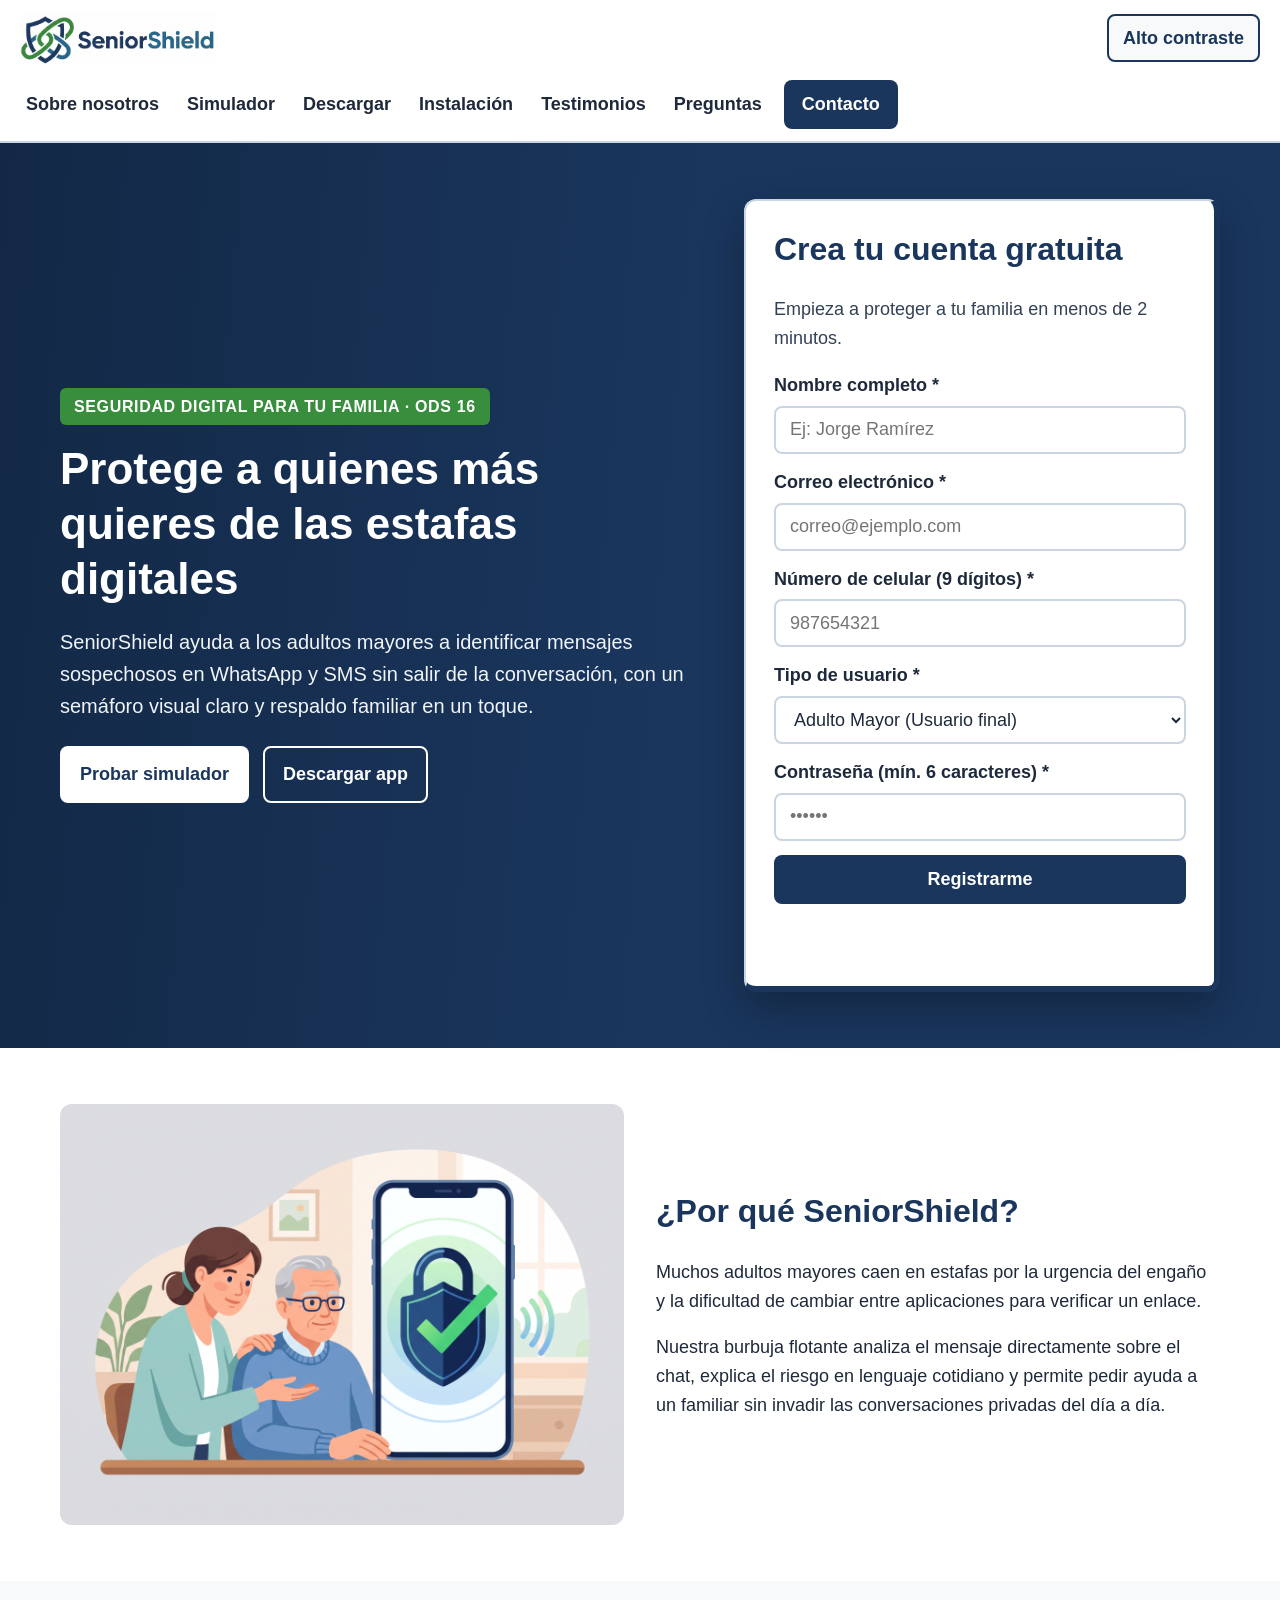
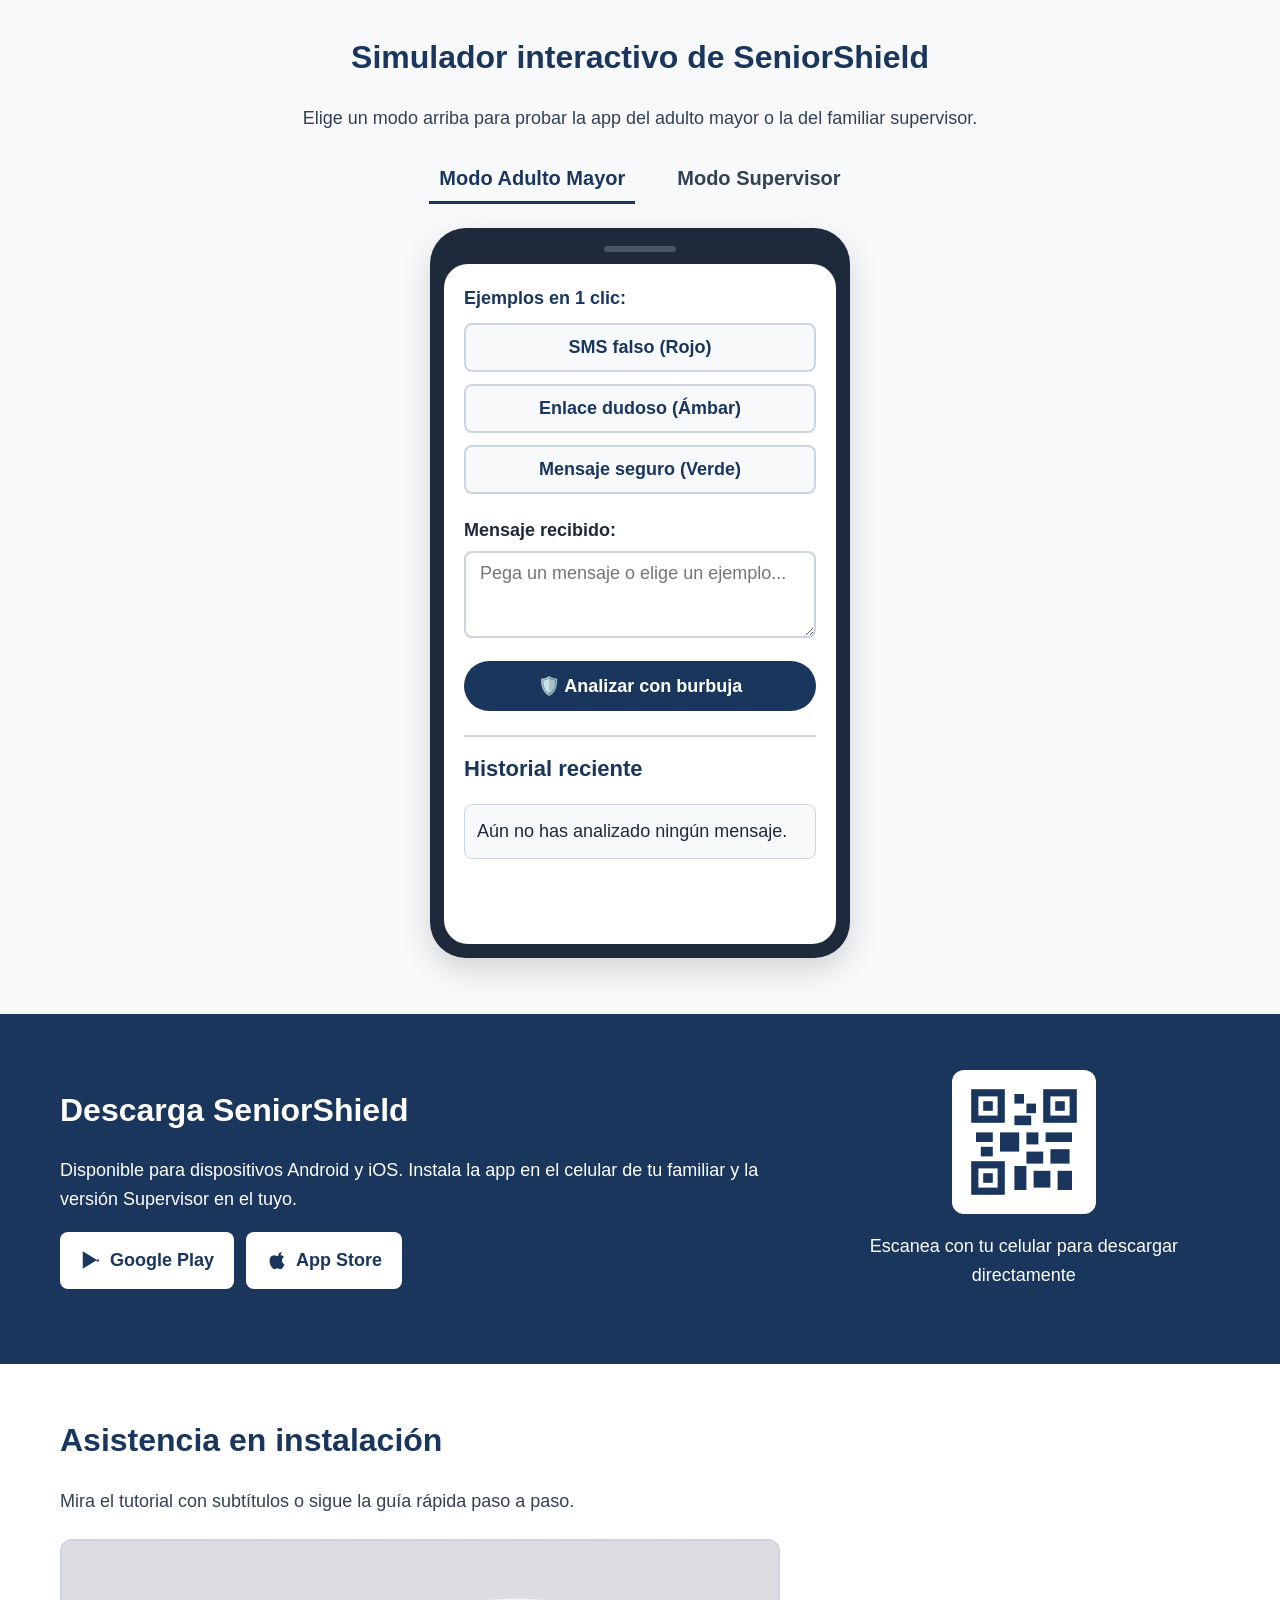
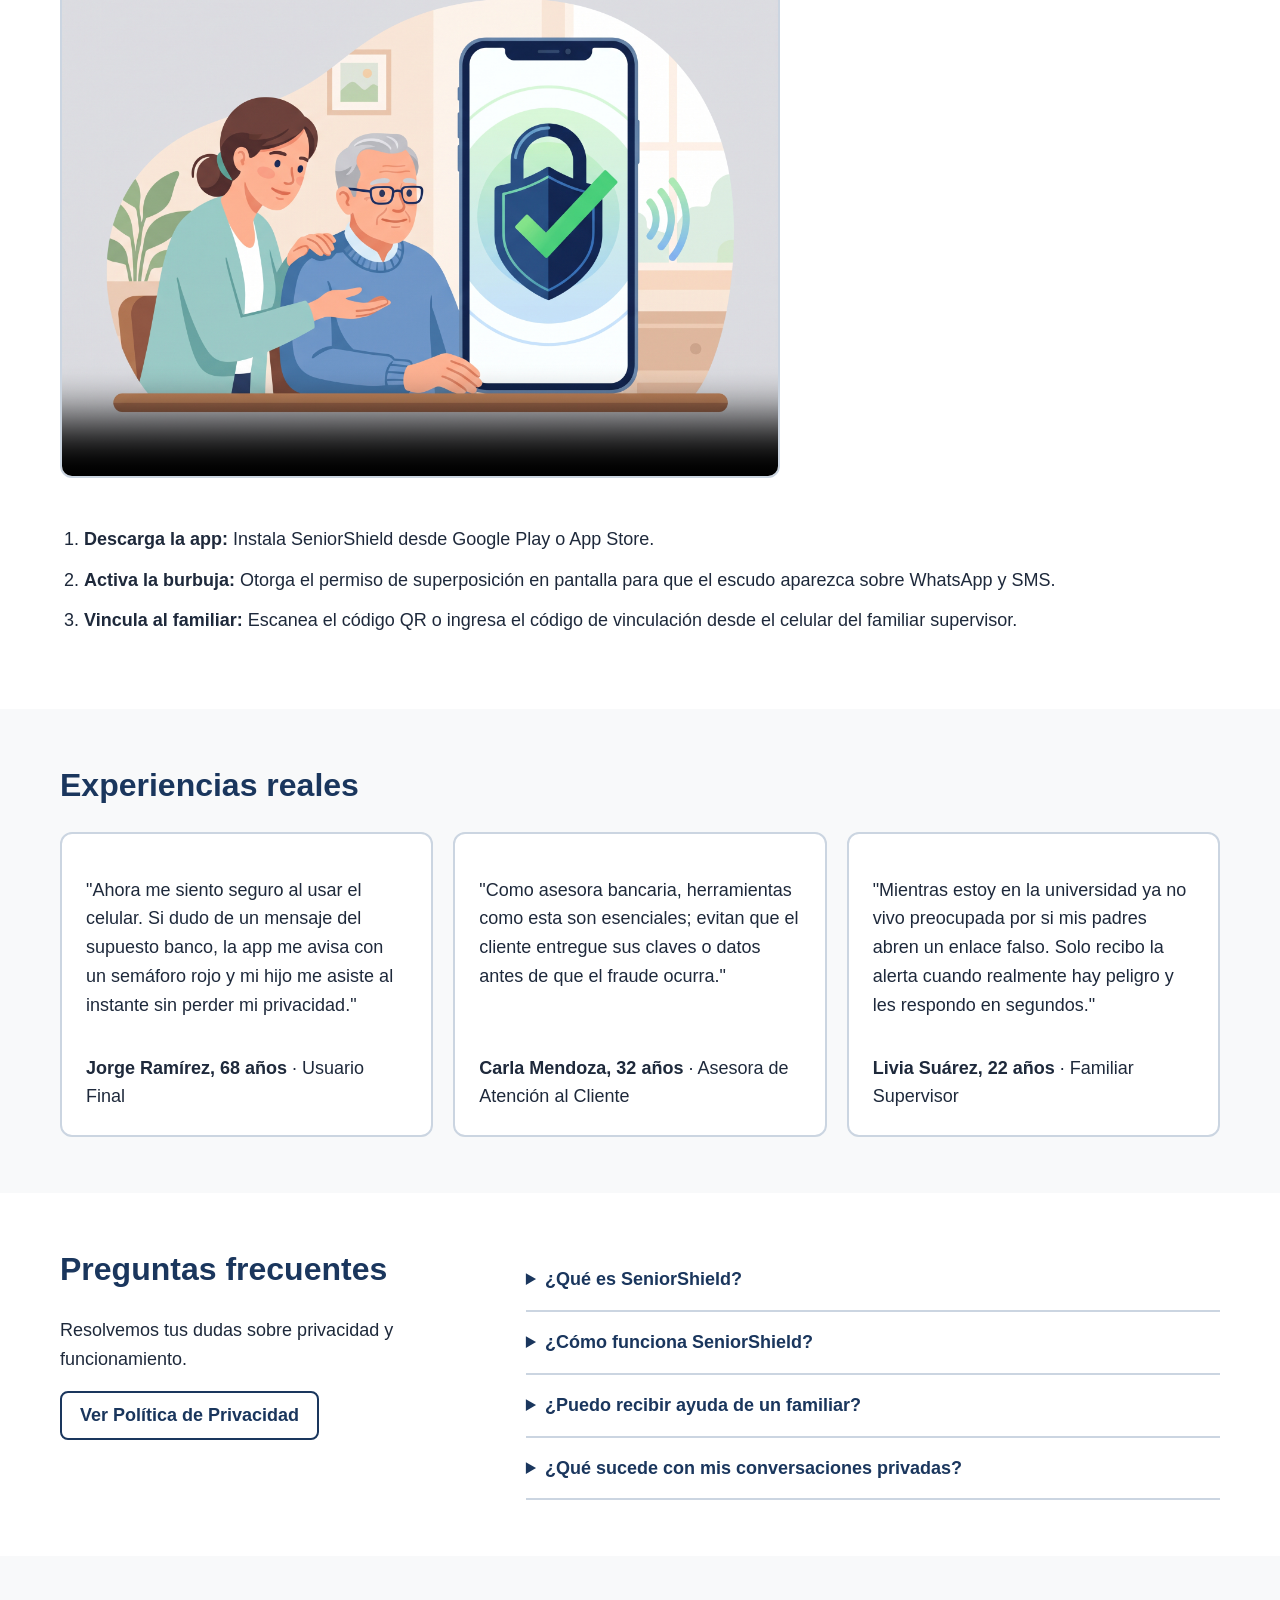
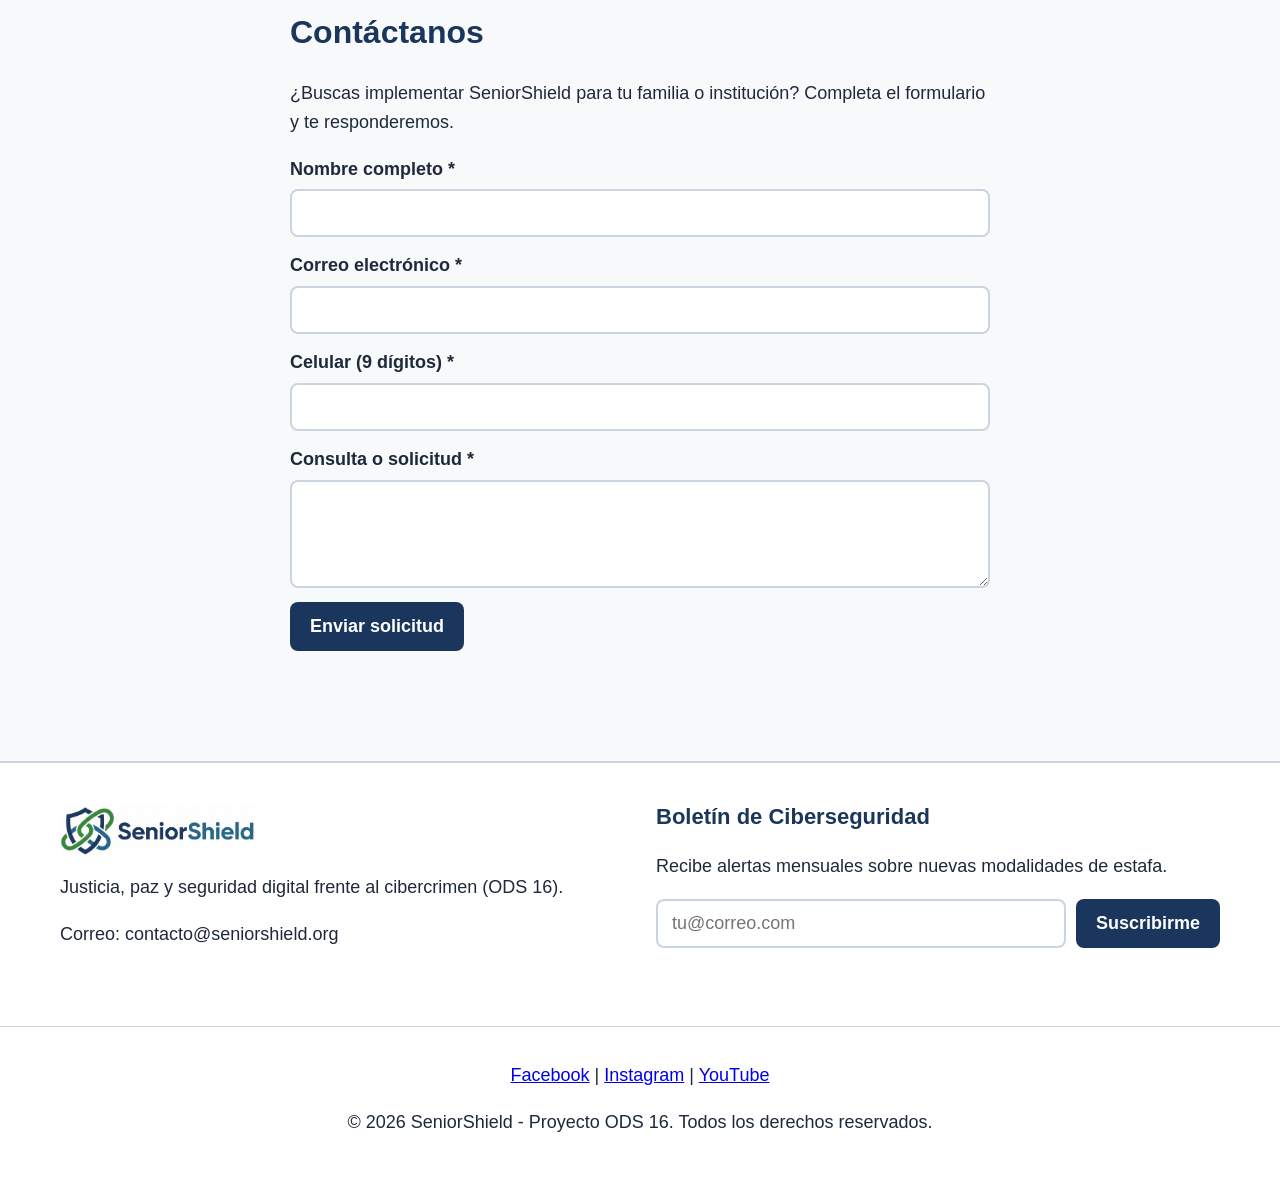
==== index.html @ 69856c3d "Agregar el index a la raiz de la repo Se movió el index.html a la raíz del repositorio para el deplo" ====
<!DOCTYPE html>
<html lang="es">
<head>
  <meta charset="UTF-8">
  <meta name="viewport" content="width=device-width, initial-scale=1.0">
  <title>SeniorShield - Seguridad Digital para Adultos Mayores</title>
  <link rel="stylesheet" href="css/styles.css">
</head>
<body>

  <!-- ENCABEZADO FIJO (HU-032, HU-039, HU-026) -->
  <header class="site-header" id="inicio">
    <a href="#inicio" class="brand">
      <img src="pages/images/logo.jpg" alt="Logotipo SeniorShield">
    </a>

    <div class="header-actions">
      <button type="button" id="btnContraste" class="btn-accesibilidad" aria-pressed="false">
        Alto contraste
      </button>
      <button type="button" id="btnMenu" class="btn-hamburguesa" aria-label="Abrir menú de navegación" aria-expanded="false">
        ☰
      </button>
    </div>

    <nav id="navPrincipal" class="nav-principal" aria-label="Navegación principal">
      <a href="#nosotros">Sobre nosotros</a>
      <a href="#simulador">Simulador</a>
      <a href="#descarga">Descargar</a>
      <a href="#instalacion">Instalación</a>
      <a href="#testimonios">Testimonios</a>
      <a href="#preguntas">Preguntas</a>
      <a href="#contacto" class="nav-cta">Contacto</a>
    </nav>
  </header>

  <main>

    <!-- HERO + FORMULARIO (HU-001, HU-003, HU-032) -->
    <section class="hero-banner" aria-labelledby="titulo-inicio">
      <div class="contenedor hero-grid">
        <div class="hero-texto">
          <span class="eyebrow">SEGURIDAD DIGITAL PARA TU FAMILIA · ODS 16</span>
          <h1 id="titulo-inicio">Protege a quienes más quieres de las estafas digitales</h1>
          <p class="hero-descripcion">
            SeniorShield ayuda a los adultos mayores a identificar mensajes sospechosos en WhatsApp y SMS sin salir de la conversación, con un semáforo visual claro y respaldo familiar en un toque.
          </p>
          <div class="hero-botones">
            <a href="#simulador" class="btn btn-hero-primario">Probar simulador</a>
            <a href="#descarga" class="btn btn-hero-secundario">Descargar app</a>
          </div>
        </div>

        <!-- Formulario a la derecha -->
        <div class="registro-card" aria-labelledby="titulo-registro">
          <h2 id="titulo-registro">Crea tu cuenta gratuita</h2>
          <p class="registro-sub">Empieza a proteger a tu familia en menos de 2 minutos.</p>

          <form id="registroForm" novalidate>
            <div class="campo">
              <label for="regNombre">Nombre completo *</label>
              <input type="text" id="regNombre" name="regNombre" placeholder="Ej: Jorge Ramírez" required>
            </div>

            <div class="campo">
              <label for="regCorreo">Correo electrónico *</label>
              <input type="email" id="regCorreo" name="regCorreo" placeholder="correo@ejemplo.com" required>
            </div>

            <div class="campo">
              <label for="regCelular">Número de celular (9 dígitos) *</label>
              <input type="tel" id="regCelular" name="regCelular" placeholder="987654321" maxlength="9" required>
            </div>

            <div class="campo">
              <label for="regRol">Tipo de usuario *</label>
              <select id="regRol" name="regRol" required>
                <option value="adulto">Adulto Mayor (Usuario final)</option>
                <option value="familiar">Familiar Directo (Supervisor)</option>
              </select>
            </div>

            <div class="campo">
              <label for="regPassword">Contraseña (mín. 6 caracteres) *</label>
              <input type="password" id="regPassword" name="regPassword" placeholder="••••••" required>
            </div>

            <button type="submit" class="btn btn-primario btn-full">Registrarme</button>
            <p id="registroMensaje" class="mensaje-estado" role="status" aria-live="polite"></p>
          </form>
        </div>
      </div>
    </section>

    <!-- SOBRE NOSOTROS (HU-032) -->
    <section id="nosotros" class="seccion seccion-clara">
      <div class="contenedor grid-2">
        <div class="nosotros-img">
          <img src="pages/images/servicios.jpg" alt="Familiar acompañando a un adulto mayor usando SeniorShield en su celular">
        </div>
        <div>
          <h2>¿Por qué SeniorShield?</h2>
          <p>
            Muchos adultos mayores caen en estafas por la urgencia del engaño y la dificultad de cambiar entre aplicaciones para verificar un enlace.
          </p>
          <p>
            Nuestra burbuja flotante analiza el mensaje directamente sobre el chat, explica el riesgo en lenguaje cotidiano y permite pedir ayuda a un familiar sin invadir las conversaciones privadas del día a día.
          </p>
        </div>
      </div>
    </section>

    <!-- SIMULADOR INTERACTIVO (HU-009 - HU-024, HU-031, HU-033) -->
    <section id="simulador" class="seccion">
      <div class="contenedor">
        <h2 class="texto-centro">Simulador interactivo de SeniorShield</h2>
        <p class="subtitulo texto-centro">Elige un modo arriba para probar la app del adulto mayor o la del familiar supervisor.</p>

        <div class="tabs-externas" role="tablist" aria-label="Modos del simulador">
          <button type="button" id="tab-adulto" class="tab-btn activo" data-tab="panel-adulto" role="tab" aria-selected="true" aria-controls="panel-adulto">
            Modo Adulto Mayor
          </button>
          <button type="button" id="tab-supervisor" class="tab-btn" data-tab="panel-supervisor" role="tab" aria-selected="false" aria-controls="panel-supervisor">
            Modo Supervisor <span id="badgeAlertas" class="badge oculto">0</span>
          </button>
        </div>

        <div class="celular-mockup">
          <div class="celular-barra" aria-hidden="true">
            <span class="celular-parlante"></span>
          </div>

          <div class="celular-pantalla" id="celularPantalla">
            <!-- PANEL A: ADULTO MAYOR -->
            <div id="panel-adulto" class="tab-panel activo" role="tabpanel" aria-labelledby="tab-adulto">
              <div class="ejemplos-rapidos">
                <span class="ejemplos-titulo">Ejemplos en 1 clic:</span>
                <div class="ejemplos-lista">
                  <button type="button" class="btn-chip" data-ejemplo="URGENTE: Tu cuenta bancaria será bloqueada hoy. Ingresa tus claves en http://banco-seguro-falso.com">
                    SMS falso (Rojo)
                  </button>
                  <button type="button" class="btn-chip" data-ejemplo="Hola, tu paquete está retenido en aduanas. Revisa aquí: bit.ly/paquete123">
                    Enlace dudoso (Ámbar)
                  </button>
                  <button type="button" class="btn-chip" data-ejemplo="Hola papá, nos vemos el domingo a la 1 pm para almorzar.">
                    Mensaje seguro (Verde)
                  </button>
                </div>
              </div>

              <div class="chat-simulado">
                <form id="simuladorForm">
                  <label for="mensajeInput">Mensaje recibido:</label>
                  <textarea id="mensajeInput" rows="3" placeholder="Pega un mensaje o elige un ejemplo..." required></textarea>

                  <div class="chat-controles">
                    <button type="submit" id="btnBurbuja" class="btn-burbuja btn-full">
                      🛡️ Analizar con burbuja
                    </button>
                    <button type="button" id="btnSimularLink" class="btn btn-peligro-suave btn-full oculto">
                      Simular clic en enlace
                    </button>
                  </div>
                </form>

                <p id="estadoCarga" class="estado-carga oculto" role="status" aria-live="polite">⏳ Analizando mensaje...</p>

                <div id="tarjetaDiagnostico" class="tarjeta-diagnostico oculto" aria-live="polite">
                  <div class="diag-header">
                    <span id="diagIcono" class="diag-icono" aria-hidden="true"></span>
                    <h3 id="diagTitulo"></h3>
                  </div>
                  <p id="diagExplicacion"></p>

                  <div class="diag-acciones">
                    <button type="button" id="btnConsultarFamiliar" class="btn btn-primario btn-full">
                      Consultar con mi familiar
                    </button>
                    <button type="button" id="btnEliminarSeguro" class="btn btn-peligro btn-full">
                      Eliminar mensaje seguro
                    </button>
                    <button type="button" id="btnReportarFalso" class="btn btn-secundario btn-full">
                      ¿Nos equivocamos? Reportar
                    </button>
                  </div>
                  <p id="diagFeedback" class="mensaje-estado" role="status" aria-live="polite"></p>
                </div>

                <div id="respuestaFamiliarBox" class="respuesta-familiar oculto" role="status" aria-live="polite"></div>
              </div>

              <div class="bloque-extra">
                <h3>Historial reciente</h3>
                <ul id="listaHistorialAdulto" class="lista-historial">
                  <li class="vacio">Aún no has analizado ningún mensaje.</li>
                </ul>
              </div>
            </div>

            <!-- PANEL B: FAMILIAR SUPERVISOR -->
            <div id="panel-supervisor" class="tab-panel" role="tabpanel" aria-labelledby="tab-supervisor">
              <div class="supervisor-controles">
                <label class="checkbox-label">
                  <input type="checkbox" id="filtroSoloRojo">
                  Solo Riesgo Alto
                </label>
                <label for="buscadorIncidentes" class="sr-only">Buscar incidentes por palabra clave</label>
                <input type="search" id="buscadorIncidentes" placeholder="Buscar (ej: banco, paquete)...">
              </div>

              <div id="listaAlertasSupervisor" class="lista-alertas">
                <p class="vacio">No hay alertas pendientes. Analiza un mensaje y presiona "Consultar con mi familiar" en el Modo Adulto Mayor.</p>
              </div>
            </div>
          </div>
        </div>
      </div>
    </section>

    <!-- DESCARGA DIRECTA + QR EN DESKTOP (HU-035) -->
    <section id="descarga" class="seccion seccion-oscura">
      <div class="contenedor descarga-grid">
        <div>
          <h2>Descarga SeniorShield</h2>
          <p>Disponible para dispositivos Android y iOS. Instala la app en el celular de tu familiar y la versión Supervisor en el tuyo.</p>
          <div class="botones-tiendas">
            <a href="#registroForm" class="btn btn-tienda" aria-label="Descargar en Google Play">
              <svg width="22" height="22" viewBox="0 0 24 24" fill="currentColor" aria-hidden="true">
                <path d="M3 2.5v19l15.5-9.5L3 2.5zm17.1 8.5l-2.6 1.6 2.6 1.6c.7-.4.7-2.8 0-3.2z"/>
              </svg>
              Google Play
            </a>
            <a href="#registroForm" class="btn btn-tienda" aria-label="Descargar en App Store">
              <svg width="22" height="22" viewBox="0 0 24 24" fill="currentColor" aria-hidden="true">
                <path d="M18.71 19.5c-.83 1.24-1.71 2.45-3.05 2.47-1.34.03-1.77-.79-3.29-.79-1.53 0-2 .77-3.27.82-1.31.05-2.3-1.32-3.14-2.53C4.25 17 2.94 12.45 4.7 9.39c.87-1.52 2.43-2.48 4.12-2.51 1.28-.02 2.5.87 3.29.87.78 0 2.26-1.07 3.81-.91.65.03 2.47.26 3.64 1.98-.09.06-2.17 1.28-2.15 3.81.03 3.02 2.65 4.03 2.68 4.04-.03.07-.42 1.44-1.38 2.83zM15.97 6.33c.64-.78 1.08-1.86.96-2.94-.93.04-2.06.62-2.72 1.4-.58.68-1.1 1.78-.96 2.84 1.04.08 2.09-.52 2.72-1.3z"/>
              </svg>
              App Store
            </a>
          </div>
        </div>
        <div class="qr-desktop" aria-label="Código QR de descarga para escritorio">
          <div class="qr-box">
            <svg viewBox="0 0 100 100" width="120" height="120" role="img" aria-label="Código QR para descargar SeniorShield">
              <rect width="100" height="100" fill="#FFFFFF"/>
              <g fill="#1A365D">
                <rect x="6" y="6" width="28" height="28"/>
                <rect x="12" y="12" width="16" height="16" fill="#FFFFFF"/>
                <rect x="16" y="16" width="8" height="8"/>
                <rect x="66" y="6" width="28" height="28"/>
                <rect x="72" y="12" width="16" height="16" fill="#FFFFFF"/>
                <rect x="76" y="16" width="8" height="8"/>
                <rect x="6" y="66" width="28" height="28"/>
                <rect x="12" y="72" width="16" height="16" fill="#FFFFFF"/>
                <rect x="16" y="76" width="8" height="8"/>
                <rect x="42" y="10" width="8" height="8"/>
                <rect x="52" y="18" width="8" height="8"/>
                <rect x="42" y="28" width="14" height="8"/>
                <rect x="10" y="42" width="14" height="8"/>
                <rect x="30" y="42" width="16" height="16"/>
                <rect x="52" y="42" width="10" height="10"/>
                <rect x="68" y="42" width="22" height="8"/>
                <rect x="14" y="54" width="10" height="8"/>
                <rect x="52" y="58" width="14" height="10"/>
                <rect x="72" y="56" width="16" height="12"/>
                <rect x="42" y="70" width="10" height="20"/>
                <rect x="58" y="74" width="14" height="14"/>
                <rect x="78" y="74" width="12" height="16"/>
              </g>
            </svg>
          </div>
          <p>Escanea con tu celular para descargar directamente</p>
        </div>
      </div>
    </section>

    <!-- GUÍA DE INSTALACIÓN (HU-040) -->
    <section id="instalacion" class="seccion seccion-clara">
      <div class="contenedor">
        <h2>Asistencia en instalación</h2>
        <p class="subtitulo">Mira el tutorial con subtítulos o sigue la guía rápida paso a paso.</p>

        <div class="video-contenedor">
          <video controls preload="metadata" poster="pages/images/servicios.jpg">
            <source src="pages/images/video" type="video/mp4">
            <track kind="subtitles" srclang="es" label="Español" src="pages/images/subtitulos.vtt" default>
            Tu navegador no soporta la reproducción de video. Revisa la guía paso a paso debajo.
          </video>
        </div>

        <ol class="pasos-instalacion">
          <li><strong>Descarga la app:</strong> Instala SeniorShield desde Google Play o App Store.</li>
          <li><strong>Activa la burbuja:</strong> Otorga el permiso de superposición en pantalla para que el escudo aparezca sobre WhatsApp y SMS.</li>
          <li><strong>Vincula al familiar:</strong> Escanea el código QR o ingresa el código de vinculación desde el celular del familiar supervisor.</li>
        </ol>
      </div>
    </section>

    <!-- TESTIMONIOS CON SWIPE EN MÓVIL (HU-036) -->
    <section id="testimonios" class="seccion">
      <div class="contenedor">
        <h2>Experiencias reales</h2>
        <div class="testimonios-grid">
          <blockquote class="testimonio-card">
            <p>"Ahora me siento seguro al usar el celular. Si dudo de un mensaje del supuesto banco, la app me avisa con un semáforo rojo y mi hijo me asiste al instante sin perder mi privacidad."</p>
            <footer><strong>Jorge Ramírez, 68 años</strong> · Usuario Final</footer>
          </blockquote>

          <blockquote class="testimonio-card">
            <p>"Como asesora bancaria, herramientas como esta son esenciales; evitan que el cliente entregue sus claves o datos antes de que el fraude ocurra."</p>
            <footer><strong>Carla Mendoza, 32 años</strong> · Asesora de Atención al Cliente</footer>
          </blockquote>

          <blockquote class="testimonio-card">
            <p>"Mientras estoy en la universidad ya no vivo preocupada por si mis padres abren un enlace falso. Solo recibo la alerta cuando realmente hay peligro y les respondo en segundos."</p>
            <footer><strong>Livia Suárez, 22 años</strong> · Familiar Supervisor</footer>
          </blockquote>
        </div>
      </div>
    </section>

    <!-- PREGUNTAS FRECUENTES + POLÍTICA DE PRIVACIDAD (HU-037) -->
    <section id="preguntas" class="seccion seccion-clara">
      <div class="contenedor faq-grid">
        <div>
          <h2>Preguntas frecuentes</h2>
          <p>Resolvemos tus dudas sobre privacidad y funcionamiento.</p>
          <button type="button" id="btnPolitica" class="btn btn-secundario">
            Ver Política de Privacidad
          </button>
        </div>

        <div class="faq-lista">
          <details>
            <summary>¿Qué es SeniorShield?</summary>
            <p>Es una solución de seguridad digital que ayuda a los adultos mayores a identificar posibles estafas en sus mensajes mediante un diagnóstico preventivo tipo semáforo.</p>
          </details>
          <details>
            <summary>¿Cómo funciona SeniorShield?</summary>
            <p>Permite analizar mensajes sospechosos mediante una burbuja flotante sin salir del chat y muestra una alerta visual clara con el nivel de riesgo.</p>
          </details>
          <details>
            <summary>¿Puedo recibir ayuda de un familiar?</summary>
            <p>Sí. Al detectar un mensaje dudoso, puedes presionar "Consultar con mi familiar" para enviar solo ese mensaje aislado y recibir orientación inmediata.</p>
          </details>
          <details>
            <summary>¿Qué sucede con mis conversaciones privadas?</summary>
            <p>SeniorShield no lee ni almacena tus chats cotidianos. Solo analiza el texto cuando tú lo solicitas y borra la memoria temporal al cerrar la alerta.</p>
          </details>
        </div>
      </div>
    </section>

    <!-- CONTACTO (HU-034) -->
    <section id="contacto" class="seccion">
      <div class="contenedor contacto-box">
        <h2>Contáctanos</h2>
        <p>¿Buscas implementar SeniorShield para tu familia o institución? Completa el formulario y te responderemos.</p>

        <form id="contactoForm" novalidate>
          <div class="campo">
            <label for="nombre">Nombre completo *</label>
            <input type="text" id="nombre" name="nombre" required>
          </div>
          <div class="campo">
            <label for="correo">Correo electrónico *</label>
            <input type="email" id="correo" name="correo" required>
          </div>
          <div class="campo">
            <label for="celular">Celular (9 dígitos) *</label>
            <input type="tel" id="celular" name="celular" maxlength="9" required>
          </div>
          <div class="campo">
            <label for="mensaje">Consulta o solicitud *</label>
            <textarea id="mensaje" name="mensaje" rows="4" required></textarea>
          </div>
          <button type="submit" class="btn btn-primario">Enviar solicitud</button>
          <p id="contactoMensaje" class="mensaje-estado" role="status" aria-live="polite"></p>
        </form>
      </div>
    </section>

  </main>

  <!-- PIE DE PÁGINA + BOLETÍN EDUCATIVO (HU-038) -->
  <footer class="site-footer">
    <div class="contenedor footer-grid">
      <div>
        <img src="pages/images/logo.jpg" alt="Logotipo SeniorShield" class="footer-logo">
        <p>Justicia, paz y seguridad digital frente al cibercrimen (ODS 16).</p>
        <p>Correo: contacto@seniorshield.org</p>
      </div>

      <div>
        <h3>Boletín de Ciberseguridad</h3>
        <p>Recibe alertas mensuales sobre nuevas modalidades de estafa.</p>
        <form id="newsletterForm" class="newsletter-form" novalidate>
          <label for="newsletterEmail" class="sr-only">Correo para boletín</label>
          <input type="email" id="newsletterEmail" placeholder="tu@correo.com" required>
          <button type="submit" class="btn btn-primario">Suscribirme</button>
        </form>
        <p id="newsletterMensaje" class="mensaje-estado" role="status" aria-live="polite"></p>
      </div>
    </div>

    <div class="footer-bottom">
      <p>
        <a href="https://www.facebook.com/" target="_blank" rel="noopener">Facebook</a> |
        <a href="https://www.instagram.com/" target="_blank" rel="noopener">Instagram</a> |
        <a href="https://www.youtube.com/" target="_blank" rel="noopener">YouTube</a>
      </p>
      <p>&copy; 2026 SeniorShield - Proyecto ODS 16. Todos los derechos reservados.</p>
    </div>
  </footer>

  <!-- MODAL BARRERA CONTRA ENLACES PELIGROSOS (HU-013) -->
  <div id="modalEnlace" class="modal oculto" role="dialog" aria-modal="true" aria-labelledby="modalEnlaceTitulo">
    <div class="modal-contenido">
      <h3 id="modalEnlaceTitulo">¡Alto! Enlace potencialmente peligroso</h3>
      <p>Este enlace fue marcado como <strong>Riesgo Alto</strong>. Podría robar tus datos o claves bancarias. ¿Estás seguro de continuar?</p>
      <div class="modal-acciones">
        <button type="button" id="btnCancelarEnlace" class="btn btn-primario">Cancelar (Recomendado)</button>
        <button type="button" id="btnEntiendoRiesgo" class="btn btn-peligro">Entiendo el riesgo</button>
      </div>
    </div>
  </div>

  <!-- MODAL CONFIRMACIÓN DE ELIMINACIÓN SEGURA (HU-014) -->
  <div id="modalEliminar" class="modal oculto" role="dialog" aria-modal="true" aria-labelledby="modalEliminarTitulo">
    <div class="modal-contenido">
      <h3 id="modalEliminarTitulo">¿Está seguro de borrar este mensaje?</h3>
      <p>El mensaje sospechoso será eliminado de la pantalla de forma segura.</p>
      <div class="modal-acciones">
        <button type="button" id="btnCancelarEliminar" class="btn btn-secundario">Cancelar</button>
        <button type="button" id="btnConfirmarEliminar" class="btn btn-peligro">Sí, borrar mensaje</button>
      </div>
    </div>
  </div>

  <!-- MODAL POLÍTICA DE PRIVACIDAD (HU-037) -->
  <div id="modalPolitica" class="modal oculto" role="dialog" aria-modal="true" aria-labelledby="modalPoliticaTitulo">
    <div class="modal-contenido">
      <h3 id="modalPoliticaTitulo">Política de Privacidad de SeniorShield</h3>
      <p>En SeniorShield garantizamos que tus conversaciones cotidianas nunca son leídas ni guardadas automáticamente. El análisis solo ocurre bajo demanda cuando presionas la burbuja flotante.</p>
      <p>Al consultar con un familiar, solo se envía el mensaje puntual reportado, ocultando el número y foto del contacto original.</p>
      <button type="button" id="btnCerrarPolitica" class="btn btn-primario">Entendido</button>
    </div>
  </div>

  <script src="js/main.js"></script>
</body>
</html>
---- css/styles.css ----
/* ---------- Guía de Estilos (60-30-10) ---------- */
:root {
  --fondo: #F8F9FA;        /* 60% Gris claro */
  --primario: #1A365D;     /* 30% Azul acero */
  --primario-hover: #122744;
  --rojo: #D32F2F;         /* 10% Semáforo */
  --ambar: #F57C00;
  --verde: #388E3C;

  --blanco: #FFFFFF;
  --texto: #1E293B;
  --texto-suave: #334155;
  --borde: #CBD5E1;
  --ancho-max: 1160px;
}

*, *::before, *::after {
  box-sizing: border-box;
}

body {
  margin: 0;
  font-family: Arial, Helvetica, sans-serif;
  font-size: 18px;
  line-height: 1.6;
  color: var(--texto);
  background: var(--fondo);
}

img {
  max-width: 100%;
  height: auto;
  display: block;
}

h1, h2, h3 {
  margin-top: 0;
  color: var(--primario);
  line-height: 1.25;
  font-weight: 700;
}

h1 { font-size: clamp(30px, 4vw, 44px); }
h2 { font-size: clamp(24px, 3vw, 32px); }
h3 { font-size: 22px; }

.contenedor {
  width: min(100% - 32px, var(--ancho-max));
  margin: 0 auto;
}

.seccion {
  padding: 56px 0;
}

.seccion-clara {
  background: var(--blanco);
}

.seccion-oscura {
  background: var(--primario);
  color: var(--blanco);
}

.seccion-oscura h2 {
  color: var(--blanco);
}

.subtitulo {
  color: var(--texto-suave);
  margin-bottom: 24px;
}

.texto-centro {
  text-align: center;
}

.oculto {
  display: none !important;
}

.sr-only {
  position: absolute;
  width: 1px;
  height: 1px;
  overflow: hidden;
  clip: rect(0 0 0 0);
  white-space: nowrap;
}

.estado-error { color: var(--rojo); }
.estado-ok { color: var(--verde); }
.estado-aviso { color: #B45309; }
.estado-info { color: var(--primario); }

/* ---------- Botones accesibles (HU-027) ---------- */
.btn, button {
  min-height: 48px;
  min-width: 48px;
  padding: 12px 18px;
  border-radius: 8px;
  font-size: 18px;
  font-weight: 700;
  font-family: inherit;
  cursor: pointer;
  border: 2px solid transparent;
  text-decoration: none;
  display: inline-flex;
  align-items: center;
  justify-content: center;
  gap: 8px;
}

.btn-primario {
  background: var(--primario);
  color: var(--blanco);
}

.btn-primario:hover {
  background: var(--primario-hover);
}

.btn-secundario {
  background: var(--blanco);
  color: var(--primario);
  border-color: var(--primario);
}

.btn-peligro {
  background: var(--rojo);
  color: var(--blanco);
}

.btn-peligro-suave {
  background: #FEE2E2;
  color: var(--rojo);
  border-color: var(--rojo);
}

.btn-full {
  width: 100%;
}

a:focus-visible, button:focus-visible, input:focus-visible, textarea:focus-visible, select:focus-visible, summary:focus-visible {
  outline: 3px solid var(--ambar);
  outline-offset: 2px;
}

/* ---------- Header fijo (HU-032, HU-039) ---------- */
.site-header {
  position: sticky;
  top: 0;
  z-index: 100;
  background: var(--blanco);
  border-bottom: 2px solid var(--borde);
  padding: 12px 20px;
  display: flex;
  align-items: center;
  justify-content: space-between;
  gap: 16px;
  flex-wrap: wrap;
}

.brand img {
  height: 52px;
  width: auto;
}

.header-actions {
  display: flex;
  align-items: center;
  gap: 10px;
}

.btn-accesibilidad {
  background: var(--fondo);
  color: var(--primario);
  border: 2px solid var(--primario);
  font-size: 18px;
  padding: 8px 14px;
}

.btn-hamburguesa {
  display: none;
  background: var(--primario);
  color: var(--blanco);
  font-size: 24px;
  padding: 8px 14px;
}

.nav-principal {
  display: flex;
  align-items: center;
  gap: 16px;
  flex-wrap: wrap;
}

.nav-principal a {
  color: var(--texto);
  text-decoration: none;
  font-size: 18px;
  font-weight: 700;
  padding: 8px 6px;
}

.nav-principal a:hover {
  color: var(--primario);
  text-decoration: underline;
}

.nav-principal .nav-cta {
  background: var(--primario);
  color: var(--blanco);
  padding: 10px 18px;
  border-radius: 8px;
}

/* ---------- Hero + Registro ---------- */
.hero-banner {
  width: 100%;
  min-height: 620px;
  padding: 56px 0;
  display: flex;
  align-items: center;
  background-color: var(--primario);
  background-image:
    linear-gradient(95deg, rgba(18, 39, 68, 0.92) 0%, rgba(26, 54, 93, 0.78) 52%, rgba(26, 54, 93, 0.45) 100%),
    url('../images/proyecto.jpg');
  background-size: cover;
  background-position: center;
  background-repeat: no-repeat;
}

.hero-grid {
  display: grid;
  grid-template-columns: 1.15fr 0.85fr;
  gap: 40px;
  align-items: center;
}

.hero-texto {
  color: var(--blanco);
}

.hero-texto h1 {
  color: var(--blanco);
  margin-bottom: 16px;
}

.hero-descripcion {
  color: #F1F5F9;
  font-size: 20px;
  margin-bottom: 24px;
  max-width: 58ch;
}

.eyebrow {
  display: inline-block;
  font-size: 16px;
  font-weight: 700;
  letter-spacing: 0.04em;
  background: var(--verde);
  color: var(--blanco);
  padding: 6px 14px;
  border-radius: 6px;
  margin-bottom: 16px;
}

.hero-botones {
  display: flex;
  flex-wrap: wrap;
  gap: 14px;
}

.btn-hero-primario {
  background: var(--blanco);
  color: var(--primario);
}

.btn-hero-primario:hover {
  background: #E2E8F0;
}

.btn-hero-secundario {
  background: transparent;
  color: var(--blanco);
  border-color: var(--blanco);
}

.btn-hero-secundario:hover {
  background: rgba(255, 255, 255, 0.15);
}

.registro-card {
  background: var(--blanco);
  color: var(--texto);
  padding: 28px;
  border-radius: 12px;
  border: 2px solid var(--borde);
  border-right: 6px solid var(--primario);
  border-bottom: 6px solid var(--primario);
  box-shadow: 0 18px 40px rgba(0, 0, 0, 0.28);
}

.registro-sub {
  margin-top: 0;
  font-size: 18px;
  color: var(--texto-suave);
}

.campo {
  display: flex;
  flex-direction: column;
  gap: 6px;
  margin-bottom: 14px;
}

.campo label {
  font-weight: 700;
  font-size: 18px;
}

input, textarea, select {
  width: 100%;
  min-height: 48px;
  padding: 10px 14px;
  font-size: 18px;
  font-family: inherit;
  border: 2px solid var(--borde);
  border-radius: 8px;
  background: var(--blanco);
  color: var(--texto);
}

.mensaje-estado {
  margin-top: 12px;
  font-weight: 700;
  min-height: 24px;
  font-size: 18px;
}

/* ---------- Sobre Nosotros ---------- */
.grid-2 {
  display: grid;
  grid-template-columns: 1fr 1fr;
  gap: 32px;
  align-items: center;
}

.nosotros-img img {
  border-radius: 12px;
}

/* ---------- Simulador de app ---------- */
.tabs-externas {
  display: flex;
  justify-content: center;
  gap: 32px;
  margin-bottom: 24px;
  flex-wrap: wrap;
}

.tab-btn {
  background: transparent;
  color: var(--texto-suave);
  border: none;
  border-bottom: 3px solid transparent;
  border-radius: 0;
  padding: 10px;
  font-size: 20px;
}

.tab-btn.activo {
  background: transparent;
  color: var(--primario);
  border-bottom-color: var(--primario);
}

.badge {
  background: var(--rojo);
  color: var(--blanco);
  padding: 2px 10px;
  border-radius: 999px;
  font-size: 16px;
}

.celular-mockup {
  width: 100%;
  max-width: 420px;
  margin: 0 auto;
  background: #1E293B;
  border-radius: 36px;
  padding: 14px;
  box-shadow: 0 12px 30px rgba(0, 0, 0, 0.15);
}

.celular-barra {
  display: flex;
  justify-content: center;
  padding: 4px 0 12px;
}

.celular-parlante {
  width: 72px;
  height: 6px;
  background: #475569;
  border-radius: 999px;
}

.celular-pantalla {
  background: var(--blanco);
  border-radius: 24px;
  height: 680px;
  overflow-y: auto;
  padding: 20px;
}

.tab-panel {
  display: none;
}

.tab-panel.activo {
  display: block;
}

.ejemplos-rapidos {
  display: flex;
  flex-direction: column;
  gap: 10px;
  margin-bottom: 22px;
}

.ejemplos-titulo {
  font-weight: 700;
  font-size: 18px;
  color: var(--primario);
}

.ejemplos-lista {
  display: flex;
  flex-direction: column;
  gap: 12px;
}

.btn-chip {
  width: 100%;
  background: var(--fondo);
  color: var(--primario);
  border: 2px solid var(--borde);
  font-size: 18px;
  padding: 12px 14px;
}

.btn-chip:hover {
  border-color: var(--primario);
}

.chat-simulado label {
  display: block;
  font-weight: 700;
  font-size: 18px;
  margin-bottom: 6px;
}

.chat-controles {
  display: flex;
  flex-direction: column;
  gap: 12px;
  margin-top: 14px;
}

.btn-burbuja {
  background: var(--primario);
  color: var(--blanco);
  border-radius: 999px;
}

.btn-burbuja:hover {
  background: var(--primario-hover);
}

.estado-carga {
  font-weight: 700;
  color: var(--primario);
  margin: 14px 0;
}

/* Tarjeta de diagnóstico (HU-011) */
.tarjeta-diagnostico {
  margin-top: 18px;
  padding: 18px;
  border-radius: 12px;
  border: 3px solid var(--borde);
}

.tarjeta-diagnostico.riesgo-rojo {
  border-color: var(--rojo);
  background: #FEF2F2;
}

.tarjeta-diagnostico.riesgo-ambar {
  border-color: var(--ambar);
  background: #FFF7ED;
}

.tarjeta-diagnostico.riesgo-verde {
  border-color: var(--verde);
  background: #F0FDF4;
}

.diag-header {
  display: flex;
  align-items: center;
  gap: 8px;
  margin-bottom: 6px;
}

.diag-header h3 {
  margin: 0;
  font-size: 22px;
}

.diag-icono {
  font-size: 24px;
  line-height: 1;
}

#diagExplicacion {
  margin: 0 0 14px 0;
  line-height: 1.5;
  font-size: 18px;
}

.diag-acciones {
  display: flex;
  flex-direction: column;
  gap: 10px;
}

.respuesta-familiar {
  margin-top: 16px;
  padding: 14px;
  border-radius: 8px;
  background: #EFF6FF;
  border-left: 6px solid var(--primario);
  font-weight: 700;
  font-size: 18px;
}

.bloque-extra {
  margin-top: 24px;
  padding-top: 18px;
  border-top: 2px solid var(--borde);
}

.lista-historial {
  list-style: none;
  padding: 0;
  margin: 0;
  display: flex;
  flex-direction: column;
  gap: 10px;
}

.lista-historial li {
  padding: 12px;
  border: 1px solid var(--borde);
  border-radius: 8px;
  background: var(--fondo);
  font-size: 18px;
}

/* Supervisor */
.supervisor-controles {
  display: flex;
  flex-direction: column;
  gap: 12px;
  margin-bottom: 18px;
}

.checkbox-label {
  display: flex;
  align-items: center;
  gap: 10px;
  font-weight: 700;
  font-size: 18px;
}

.checkbox-label input {
  width: 24px;
  min-height: 24px;
}

.alerta-item {
  border: 2px solid var(--borde);
  border-radius: 10px;
  padding: 14px;
  margin-bottom: 14px;
  background: var(--fondo);
  font-size: 18px;
}

.alerta-item p {
  margin: 0 0 8px 0;
}

.alerta-item.critica {
  border-color: var(--rojo);
}

.alerta-privacidad {
  font-weight: 700;
  color: var(--texto-suave);
}

.alerta-acciones {
  display: flex;
  flex-direction: column;
  gap: 10px;
  margin-top: 12px;
}

/* ---------- Descarga + QR ---------- */
.descarga-grid {
  display: grid;
  grid-template-columns: 1.5fr 0.8fr;
  gap: 32px;
  align-items: center;
}

.botones-tiendas {
  display: flex;
  flex-wrap: wrap;
  gap: 12px;
  margin-top: 16px;
}

.btn-tienda {
  background: var(--blanco);
  color: var(--primario);
}

.qr-desktop {
  text-align: center;
}

.qr-box {
  width: 144px;
  height: 144px;
  margin: 0 auto 10px;
  background: var(--blanco);
  border-radius: 12px;
  display: flex;
  align-items: center;
  justify-content: center;
  padding: 10px;
}

/* ---------- Instalación ---------- */
.video-contenedor video {
  width: 100%;
  max-width: 720px;
  border-radius: 12px;
  border: 2px solid var(--borde);
  margin-bottom: 20px;
}

.pasos-instalacion {
  padding-left: 24px;
  display: flex;
  flex-direction: column;
  gap: 12px;
}

/* ---------- Testimonios ---------- */
.testimonios-grid {
  display: grid;
  grid-template-columns: repeat(3, 1fr);
  gap: 20px;
}

.testimonio-card {
  margin: 0;
  padding: 24px;
  background: var(--blanco);
  border: 2px solid var(--borde);
  border-radius: 12px;
  display: flex;
  flex-direction: column;
  justify-content: space-between;
  gap: 16px;
}

/* ---------- FAQ ---------- */
.faq-grid {
  display: grid;
  grid-template-columns: 1fr 1.6fr;
  gap: 32px;
}

.faq-lista details {
  border-bottom: 2px solid var(--borde);
  padding: 16px 0;
}

.faq-lista summary {
  font-weight: 700;
  cursor: pointer;
  color: var(--primario);
}

/* ---------- Contacto y Footer ---------- */
.contacto-box {
  max-width: 700px;
}

.site-footer {
  background: var(--blanco);
  border-top: 2px solid var(--borde);
  padding: 40px 0 24px;
}

.footer-grid {
  display: grid;
  grid-template-columns: 1fr 1fr;
  gap: 32px;
  margin-bottom: 24px;
}

.footer-logo {
  height: 52px;
  margin-bottom: 12px;
}

.newsletter-form {
  display: flex;
  gap: 10px;
  flex-wrap: wrap;
}

.newsletter-form input {
  flex: 1 1 220px;
}

.footer-bottom {
  text-align: center;
  border-top: 1px solid var(--borde);
  padding-top: 16px;
  font-size: 18px;
}

/* ---------- Modales ---------- */
.modal {
  position: fixed;
  inset: 0;
  background: rgba(0, 0, 0, 0.7);
  display: flex;
  align-items: center;
  justify-content: center;
  padding: 16px;
  z-index: 200;
}

.modal-contenido {
  background: var(--blanco);
  color: var(--texto);
  padding: 28px;
  border-radius: 12px;
  max-width: 520px;
  width: 100%;
  border: 2px solid var(--borde);
}

.modal-acciones {
  display: flex;
  flex-wrap: wrap;
  gap: 12px;
  margin-top: 20px;
}

/* ---------- Responsive: Tablet (<= 1024px) ---------- */
@media (max-width: 1024px) {
  .hero-grid, .grid-2, .faq-grid, .descarga-grid {
    grid-template-columns: 1fr;
  }

  .hero-banner {
    min-height: auto;
    padding: 40px 0;
    background-image:
      linear-gradient(180deg, rgba(18, 39, 68, 0.90) 0%, rgba(26, 54, 93, 0.85) 100%),
      url('../images/proyecto.jpg');
  }

  .testimonios-grid {
    grid-template-columns: repeat(2, 1fr);
  }
}

/* ---------- Responsive: Mobile (<= 768px) ---------- */
@media (max-width: 768px) {
  .btn-hamburguesa {
    display: inline-flex;
  }

  .nav-principal {
    display: none;
    width: 100%;
    flex-direction: column;
    align-items: stretch;
    padding-top: 12px;
    border-top: 1px solid var(--borde);
  }

  .nav-principal.abierto {
    display: flex;
  }

  .qr-desktop {
    display: none;
  }

  .testimonios-grid {
    display: flex;
    overflow-x: auto;
    scroll-snap-type: x mandatory;
    gap: 16px;
    padding-bottom: 12px;
  }

  .testimonio-card {
    flex: 0 0 88%;
    scroll-snap-align: start;
  }

  .footer-grid {
    grid-template-columns: 1fr;
  }
}

/* ---------- Modo Alto Contraste (HU-026) ---------- */
body.alto-contraste {
  --fondo: #000000;
  --blanco: #111111;
  --primario: #FFD600;
  --primario-hover: #FFEA00;
  --texto: #FFFFFF;
  --texto-suave: #F1F5F9;
  --borde: #FFFFFF;
}

body.alto-contraste .hero-banner {
  background: #000000;
  border-bottom: 2px solid #FFFFFF;
}

body.alto-contraste .eyebrow {
  background: #FFD600;
  color: #000000;
}

body.alto-contraste .btn-primario,
body.alto-contraste .btn-burbuja,
body.alto-contraste .nav-principal .nav-cta,
body.alto-contraste .btn-tienda,
body.alto-contraste .btn-hero-primario {
  background: #FFD600;
  color: #000000;
  border-color: #FFD600;
}

body.alto-contraste .btn-secundario,
body.alto-contraste .btn-hero-secundario {
  background: #000000;
  color: #FFD600;
  border-color: #FFD600;
}

body.alto-contraste .seccion-oscura {
  background: #111111;
  color: #FFFFFF;
  border-top: 2px solid #FFFFFF;
  border-bottom: 2px solid #FFFFFF;
}

body.alto-contraste .tarjeta-diagnostico,
body.alto-contraste .tarjeta-diagnostico.riesgo-rojo,
body.alto-contraste .tarjeta-diagnostico.riesgo-ambar,
body.alto-contraste .tarjeta-diagnostico.riesgo-verde,
body.alto-contraste .respuesta-familiar {
  background: #1A1A1A;
  color: #FFFFFF;
}

body.alto-contraste .estado-error { color: #FF6B6B; }
body.alto-contraste .estado-ok { color: #4ADE80; }
body.alto-contraste .estado-aviso { color: #FACC15; }
body.alto-contraste .estado-info { color: #FFD600; }

body.alto-contraste .footer-bottom a {
  color: #FFD600;
}
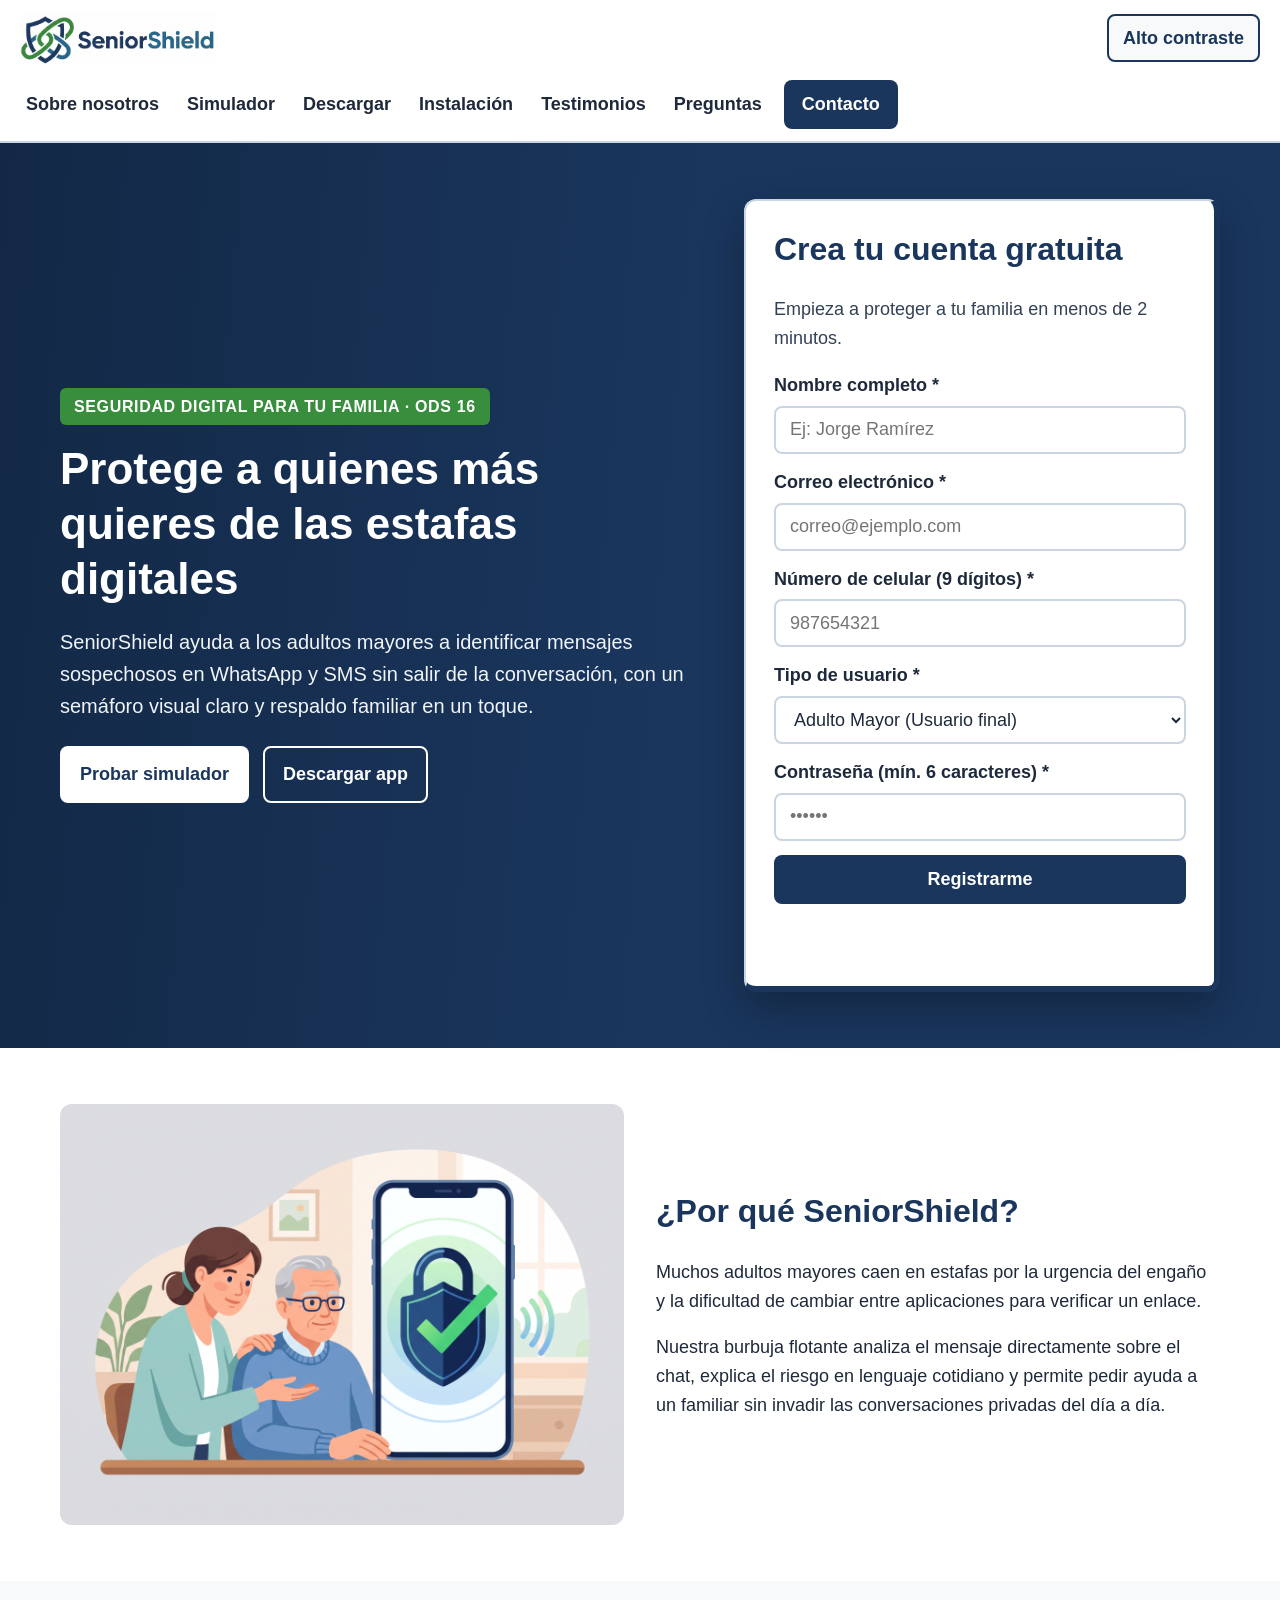
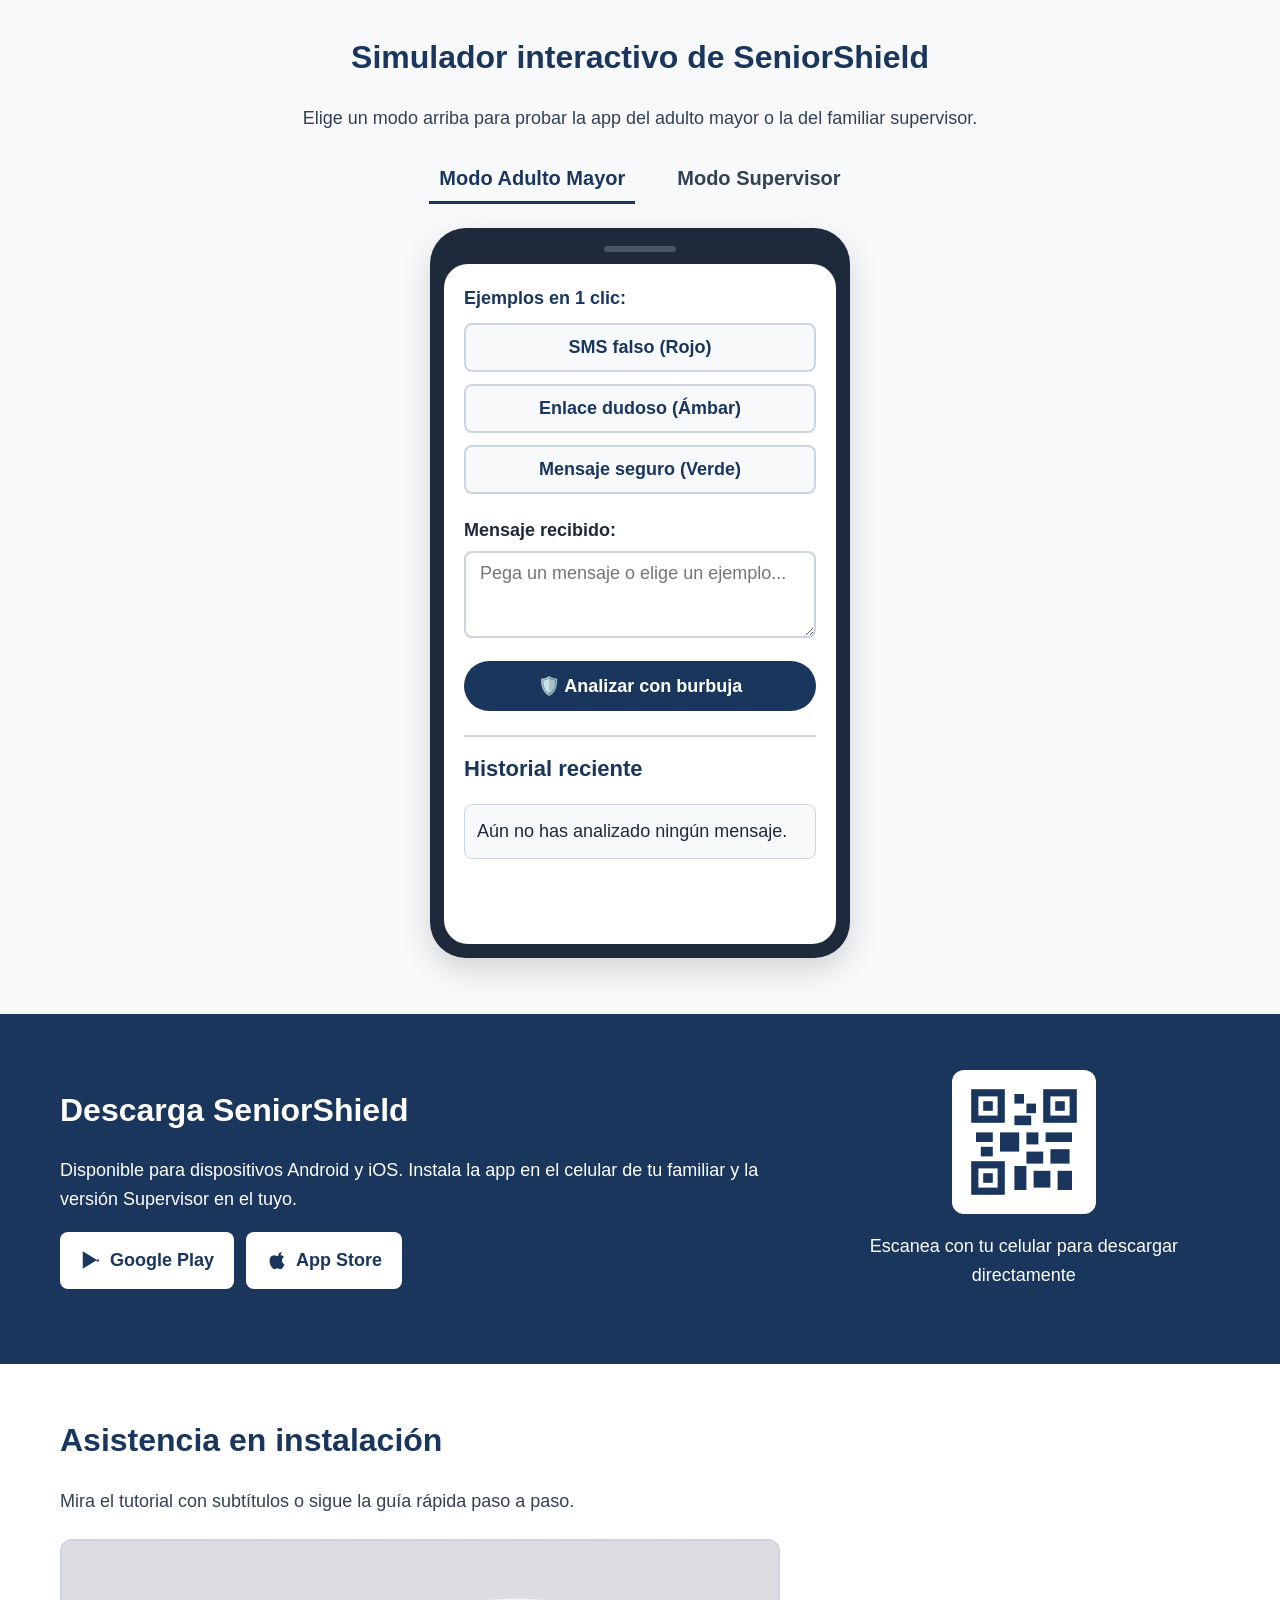
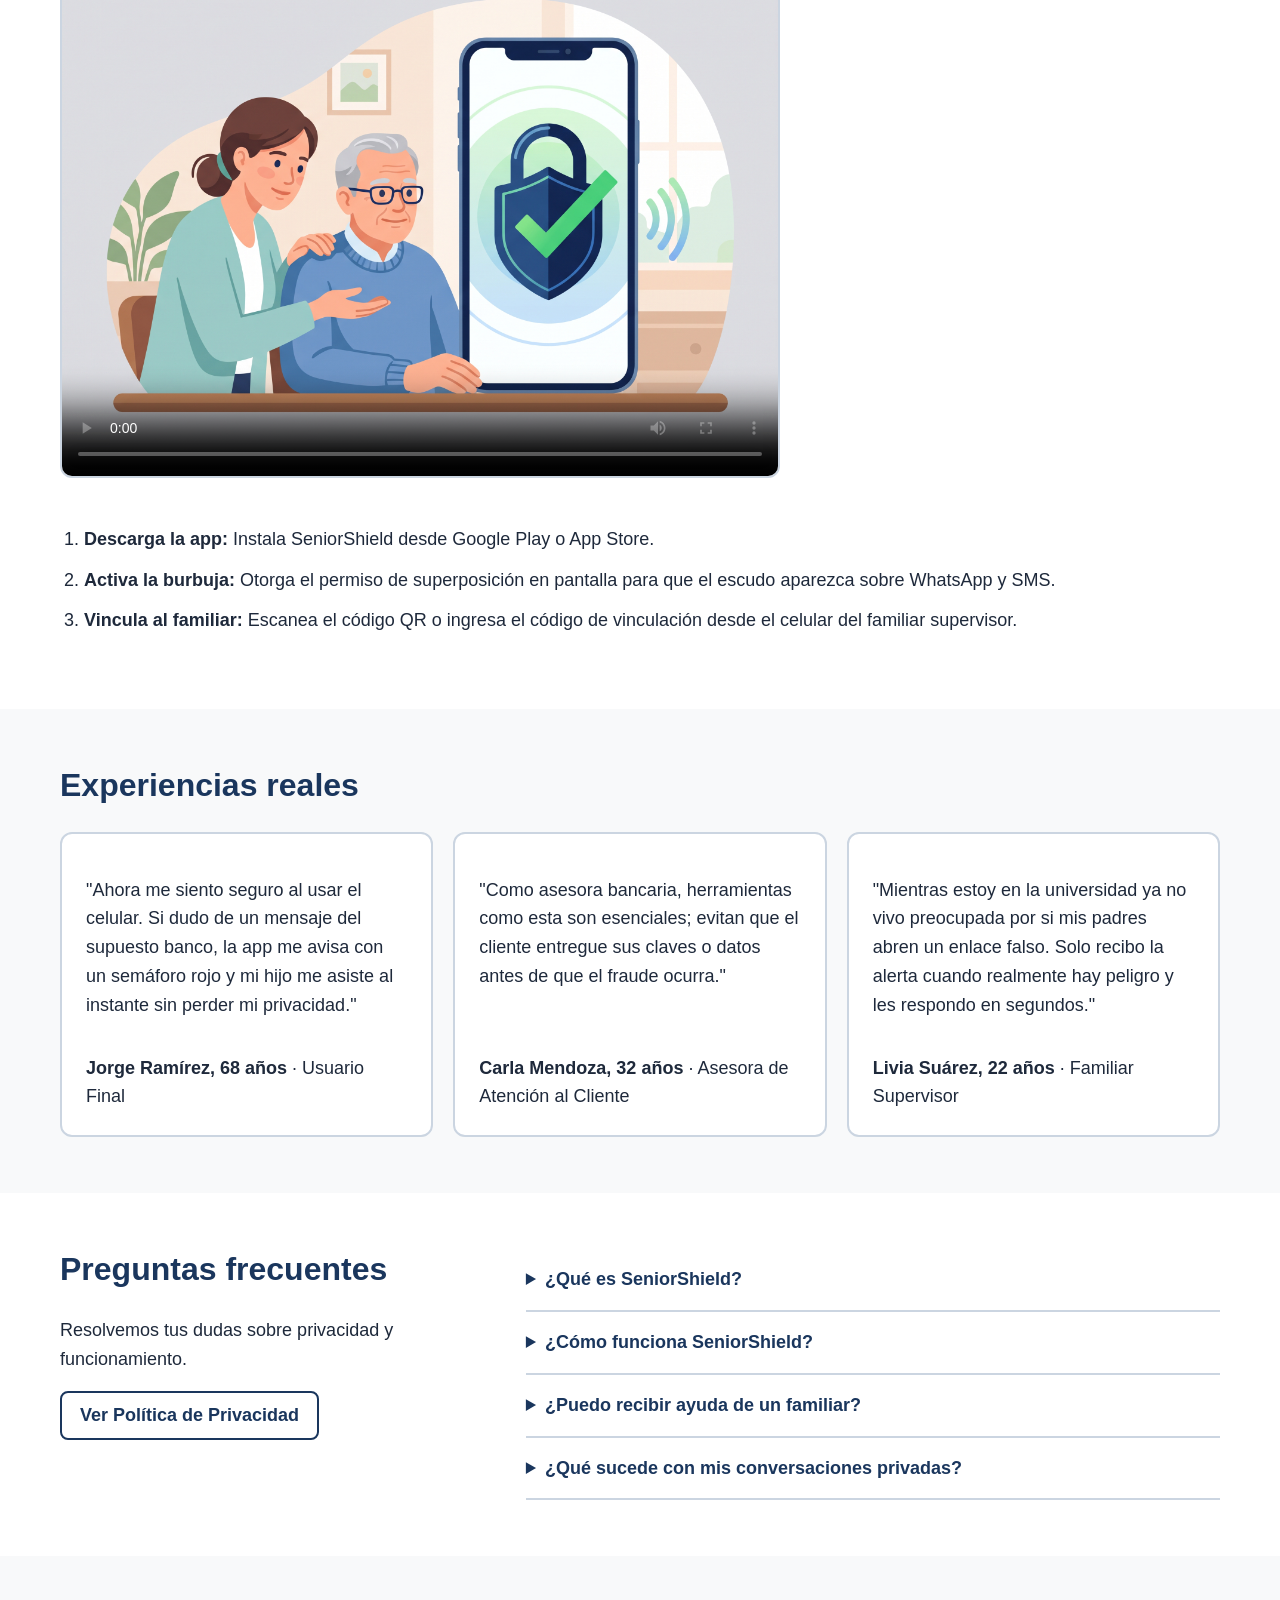
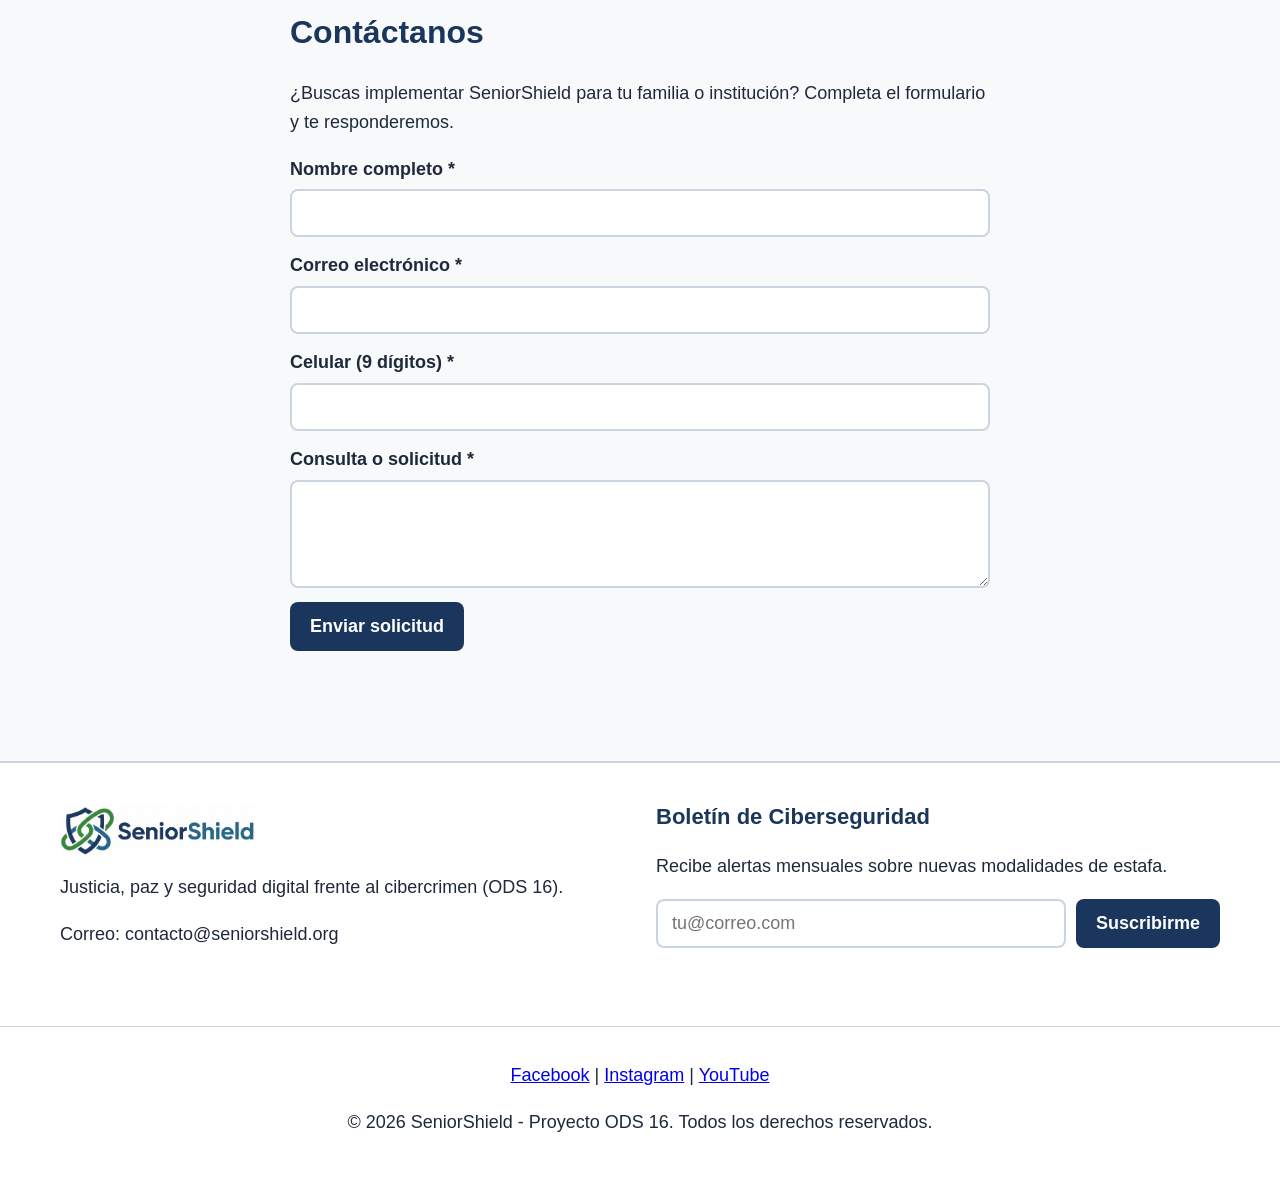
==== commit a45f1e24: "Update index.html" ====
--- a/index.html
+++ b/index.html
@@ -281,8 +281,8 @@
 
         <div class="video-contenedor">
           <video controls preload="metadata" poster="pages/images/servicios.jpg">
-            <source src="pages/images/video" type="video/mp4">
-            <track kind="subtitles" srclang="es" label="Español" src="pages/images/subtitulos.vtt" default>
+            <source src="pages/images/TutorialSenior.mp4" type="video/mp4">
+            <track kind="captions" srclang="es" label="Español" src="pages/images/subtitulos.vtt" default>
             Tu navegador no soporta la reproducción de video. Revisa la guía paso a paso debajo.
           </video>
         </div>
@@ -448,4 +448,4 @@
 
   <script src="js/main.js"></script>
 </body>
-</html>+</html>
--- a/css/styles.css
+++ b/css/styles.css
@@ -899,4 +899,16 @@
 
 body.alto-contraste .footer-bottom a {
   color: #FFD600;
+}
+
+
+body.alto-contraste .hero-texto,
+body.alto-contraste .hero-texto h1,
+body.alto-contraste .seccion-oscura h2 {
+  color: #FFFFFF;
+}
+
+body.alto-contraste .btn-peligro,
+body.alto-contraste .badge {
+  color: #FFFFFF;
 }
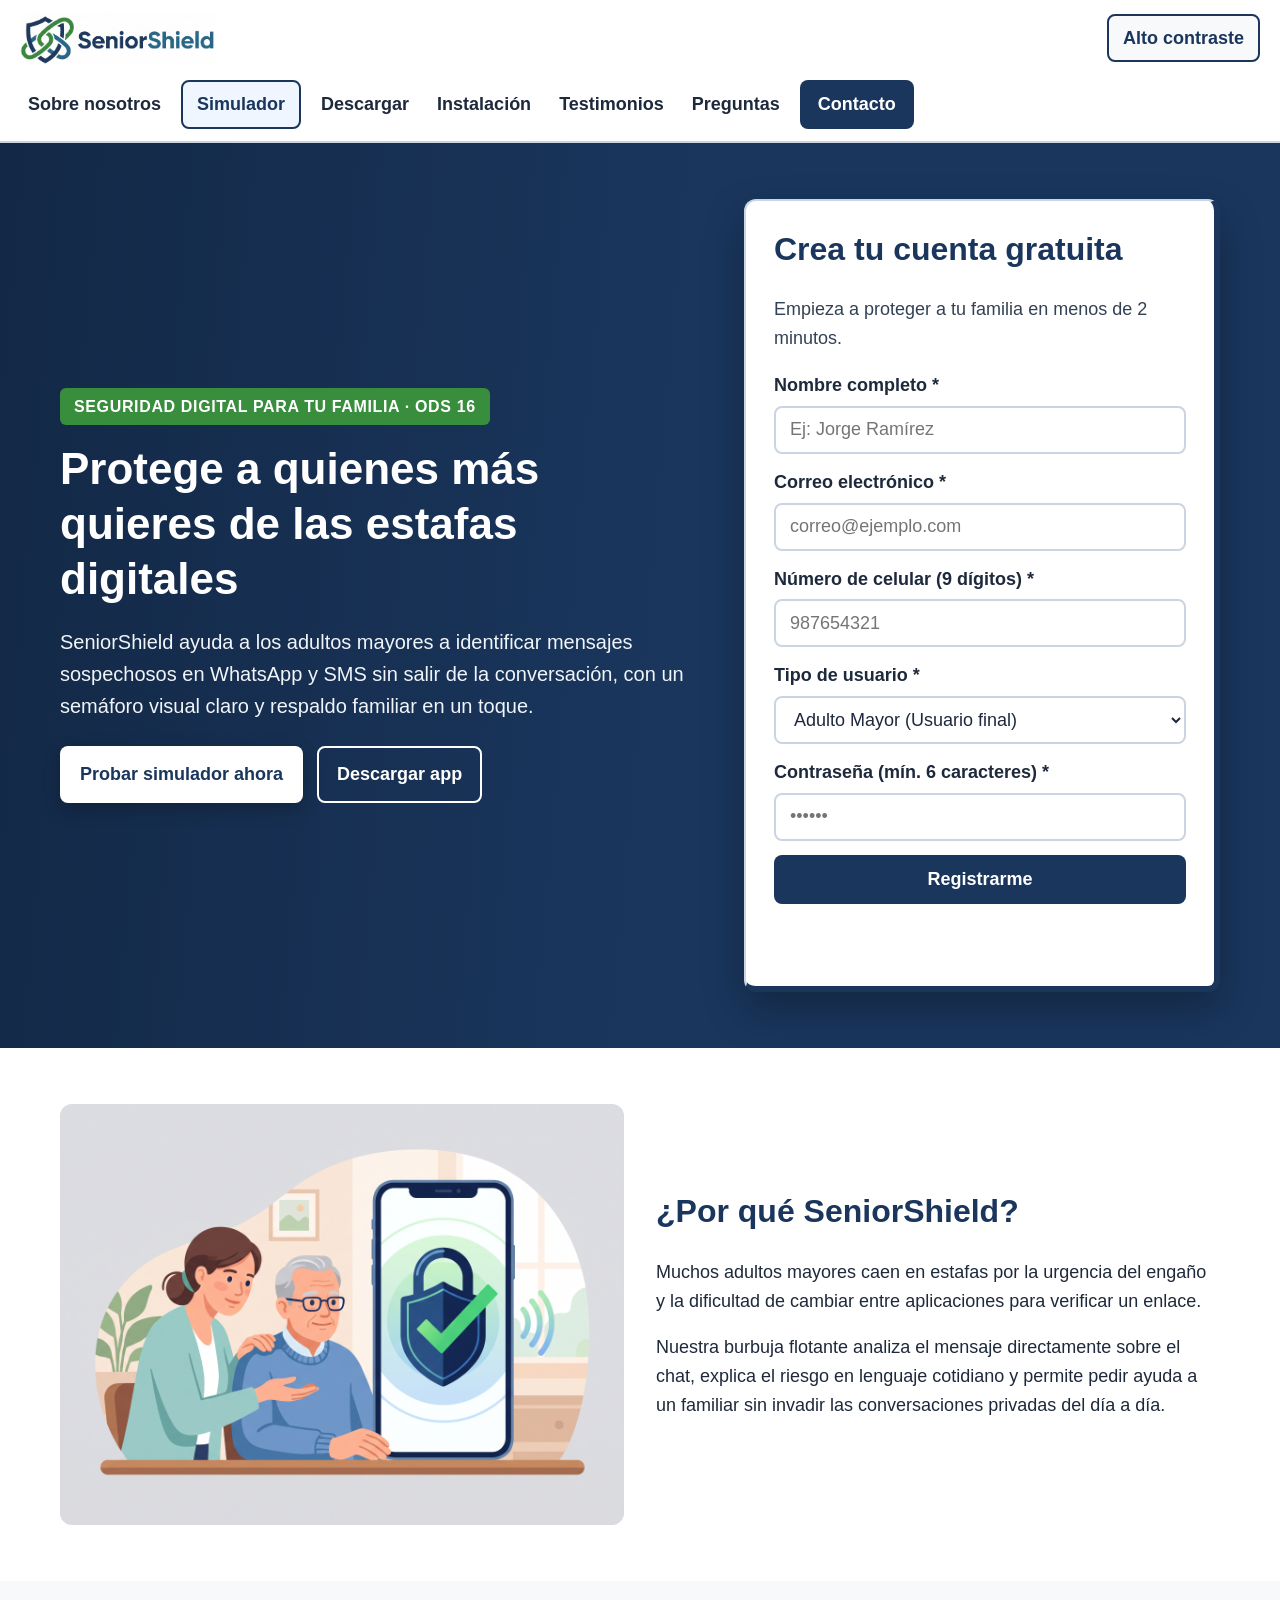
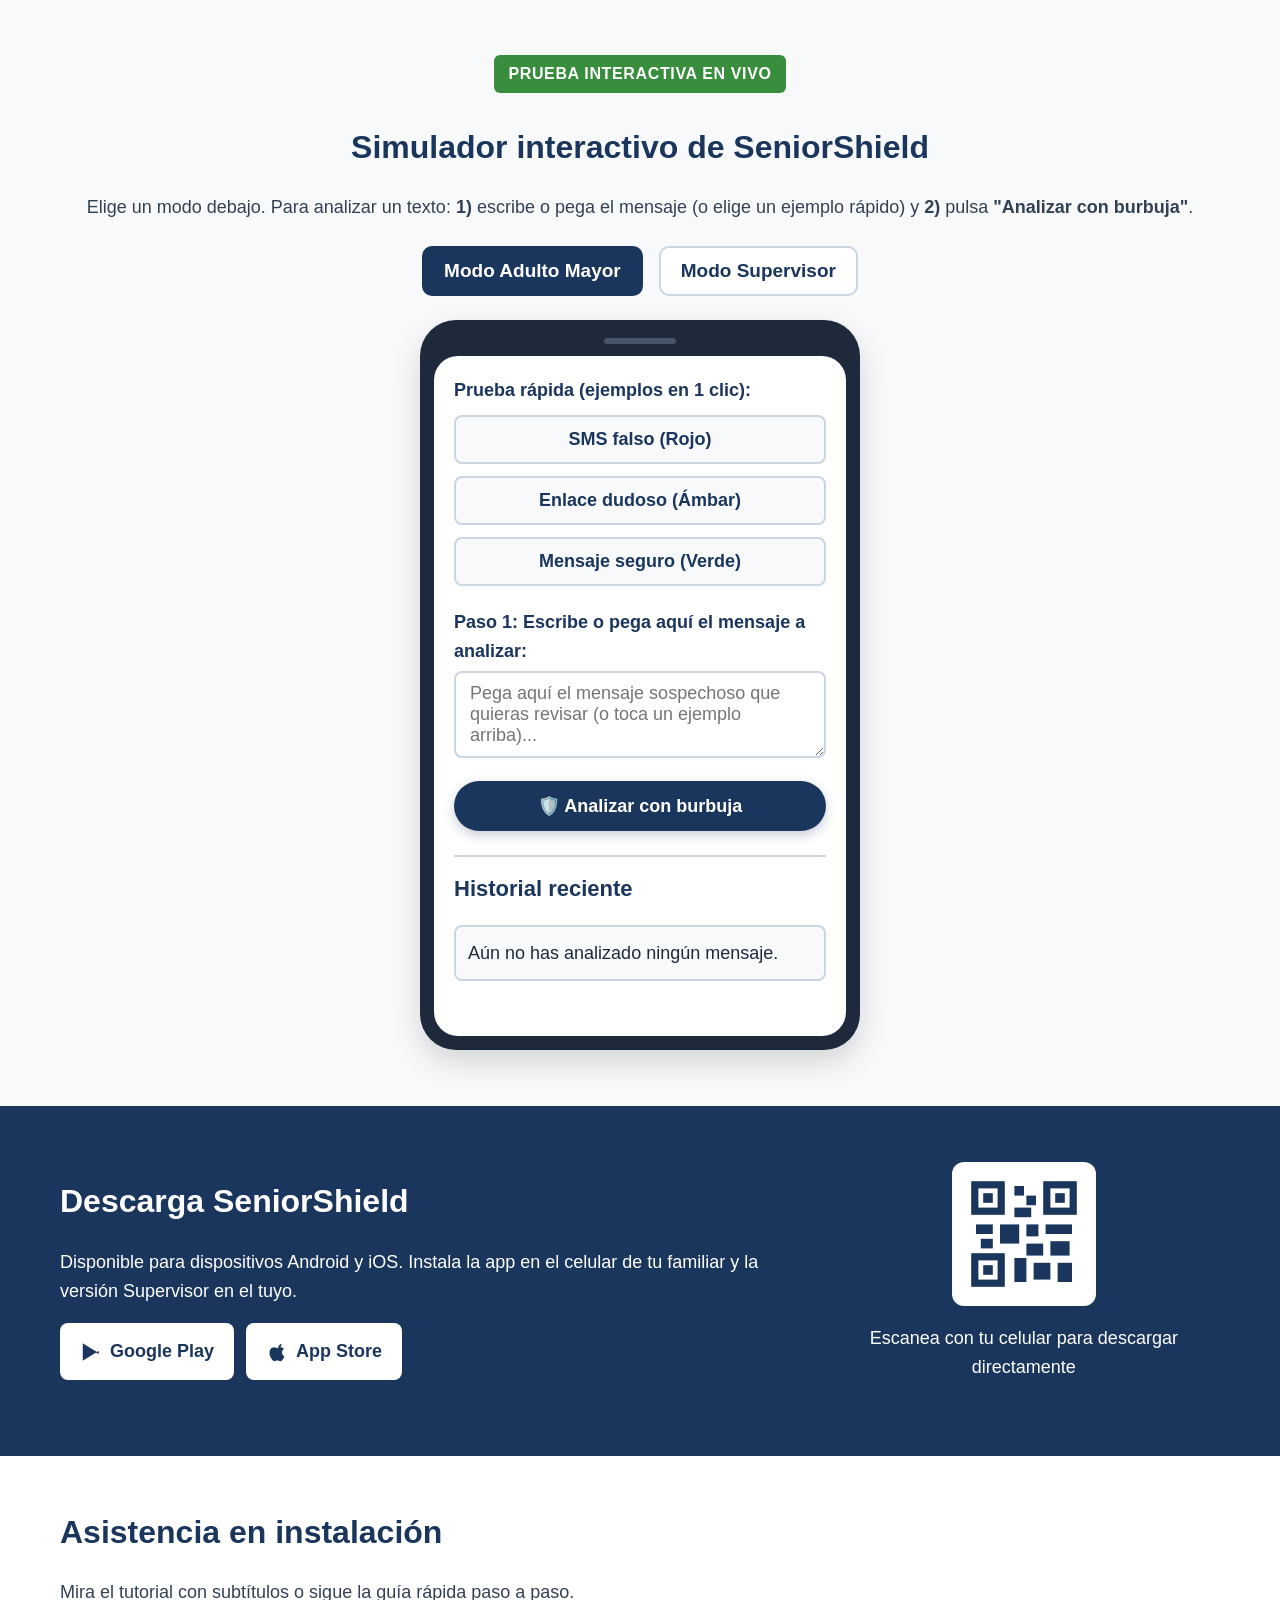
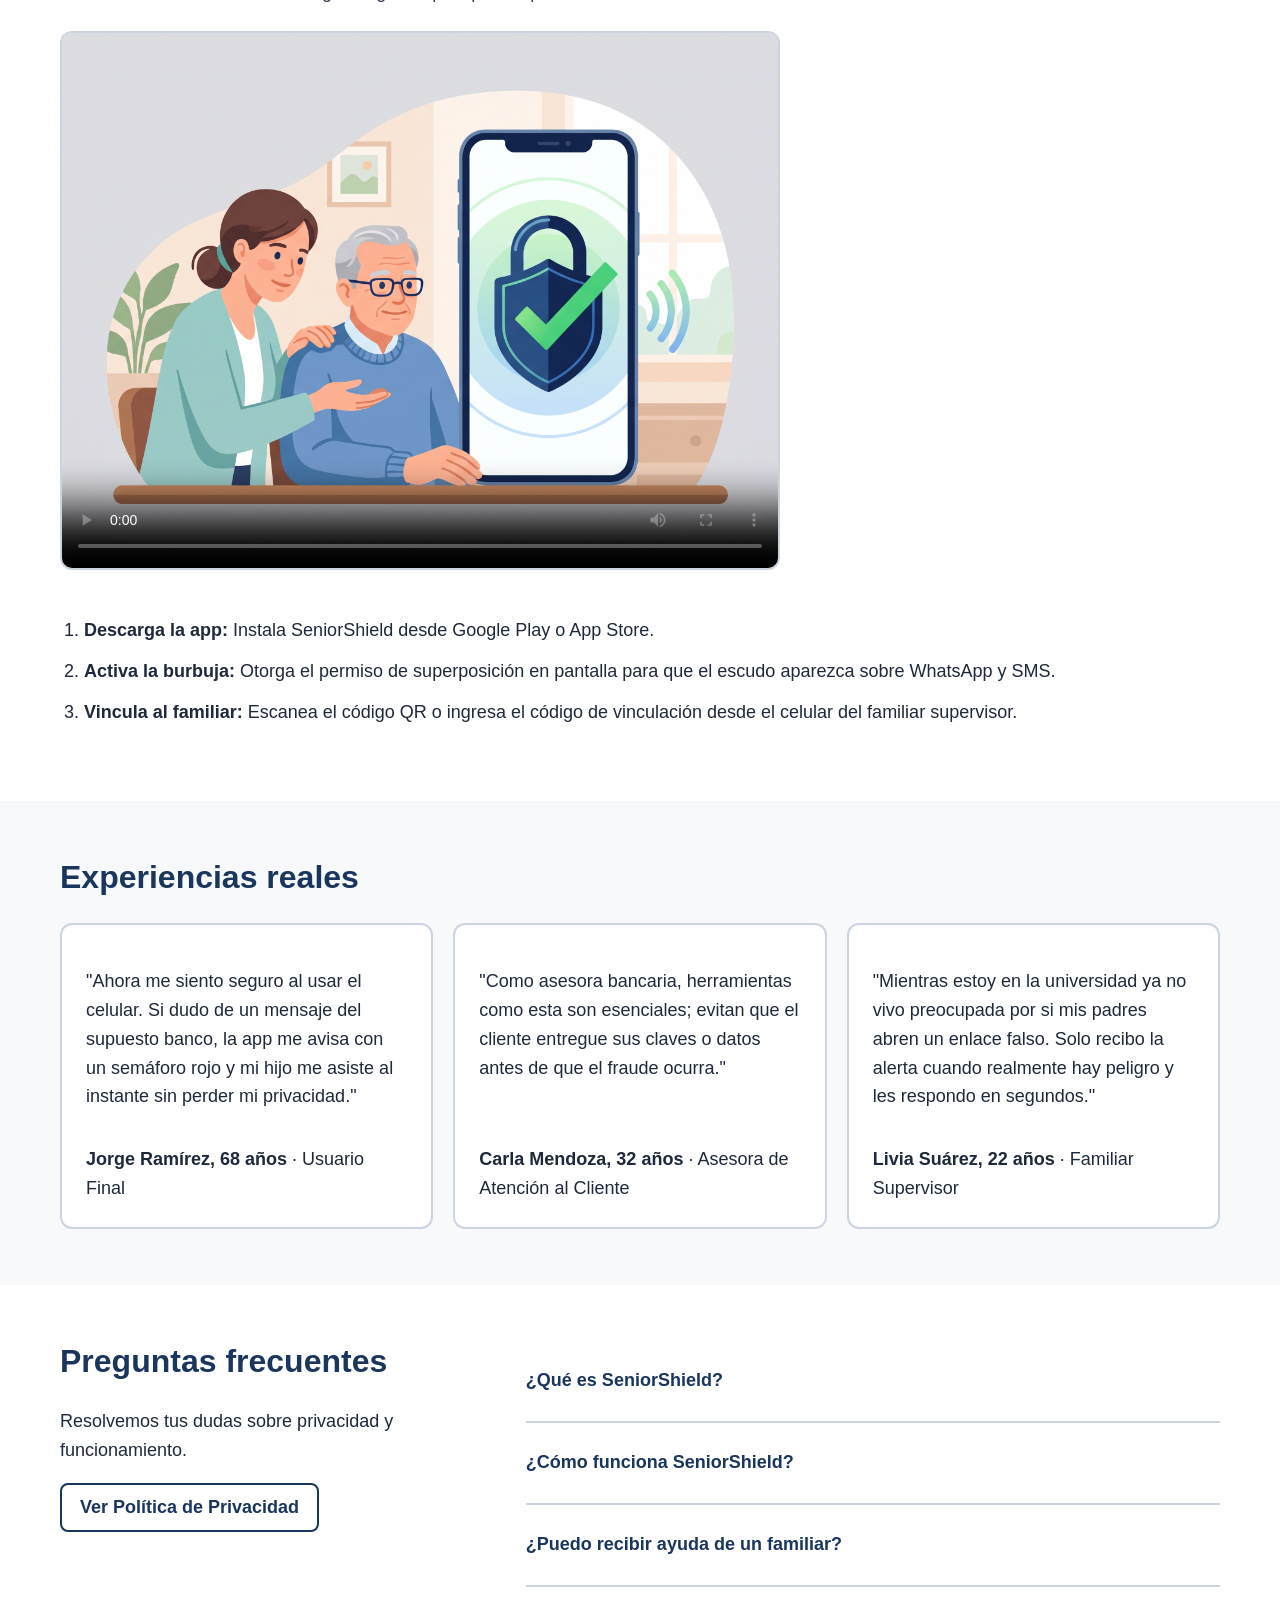
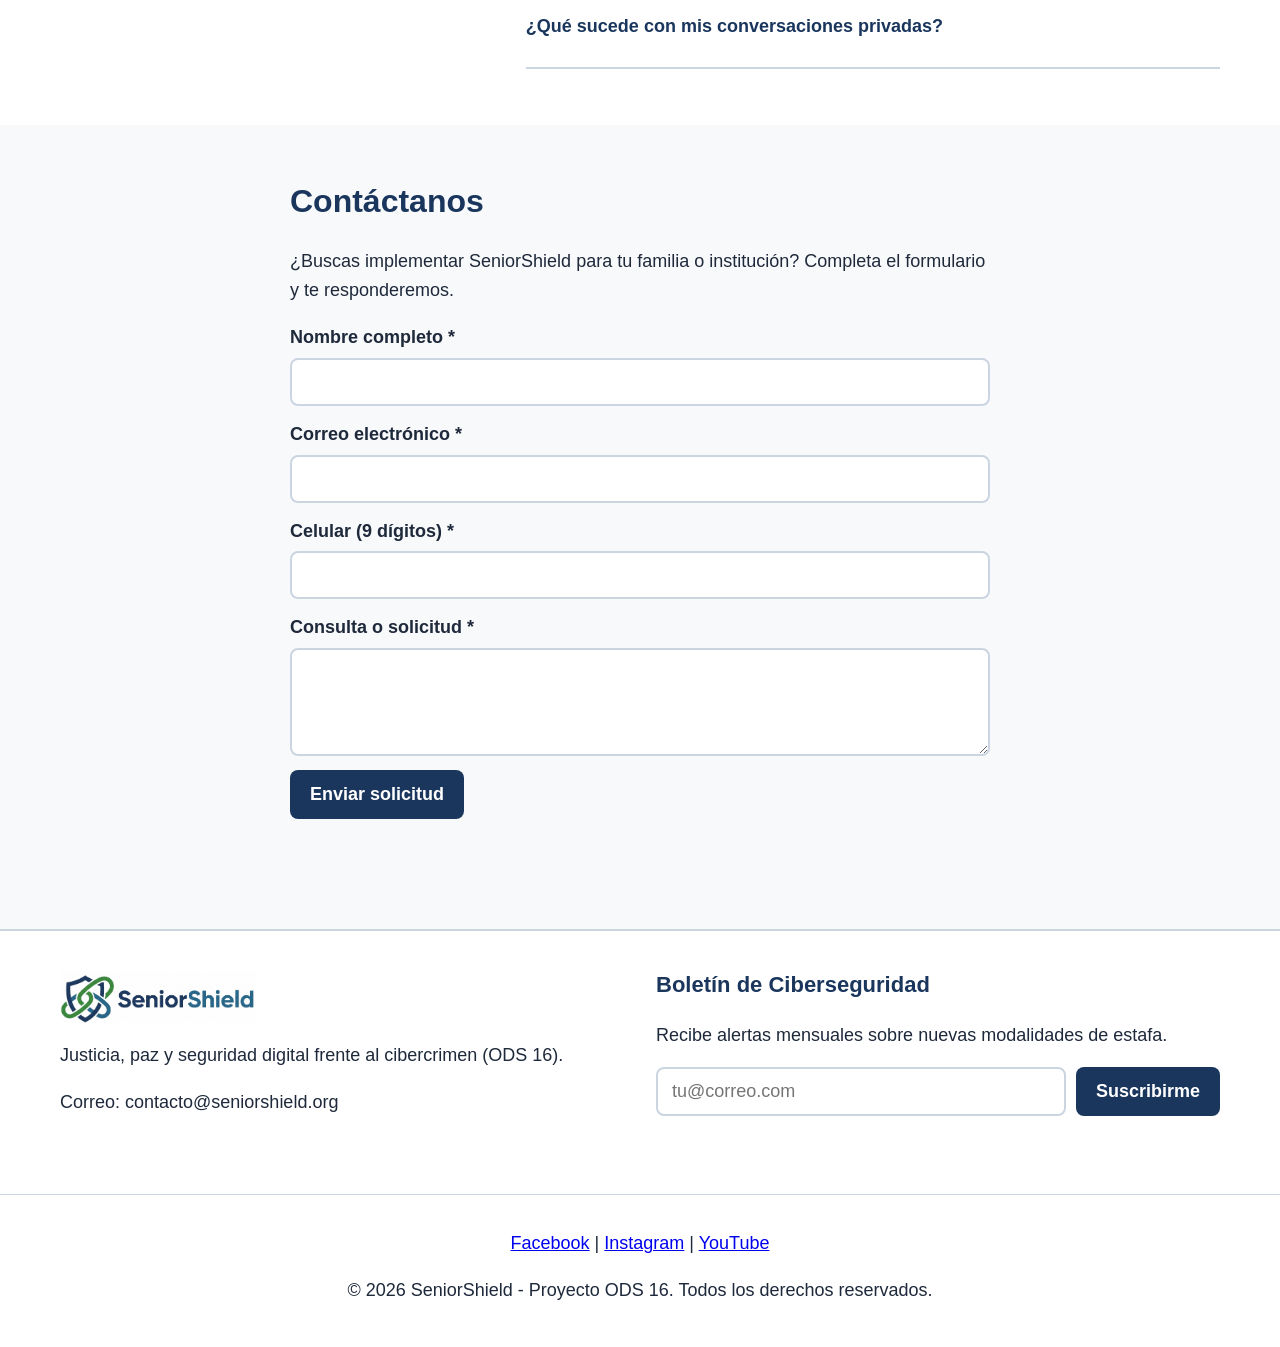
==== commit a5b6ada2: "Correciones de las Pruebas de Aceptación" ====
--- a/index.html
+++ b/index.html
@@ -25,7 +25,7 @@
 
     <nav id="navPrincipal" class="nav-principal" aria-label="Navegación principal">
       <a href="#nosotros">Sobre nosotros</a>
-      <a href="#simulador">Simulador</a>
+      <a href="#simulador" class="nav-simulador">Simulador</a>
       <a href="#descarga">Descargar</a>
       <a href="#instalacion">Instalación</a>
       <a href="#testimonios">Testimonios</a>
@@ -46,7 +46,7 @@
             SeniorShield ayuda a los adultos mayores a identificar mensajes sospechosos en WhatsApp y SMS sin salir de la conversación, con un semáforo visual claro y respaldo familiar en un toque.
           </p>
           <div class="hero-botones">
-            <a href="#simulador" class="btn btn-hero-primario">Probar simulador</a>
+            <a href="#simulador" class="btn btn-hero-primario">Probar simulador ahora</a>
             <a href="#descarga" class="btn btn-hero-secundario">Descargar app</a>
           </div>
         </div>
@@ -113,8 +113,11 @@
     <!-- SIMULADOR INTERACTIVO (HU-009 - HU-024, HU-031, HU-033) -->
     <section id="simulador" class="seccion">
       <div class="contenedor">
+        <p class="texto-centro"><span class="eyebrow">PRUEBA INTERACTIVA EN VIVO</span></p>
         <h2 class="texto-centro">Simulador interactivo de SeniorShield</h2>
-        <p class="subtitulo texto-centro">Elige un modo arriba para probar la app del adulto mayor o la del familiar supervisor.</p>
+        <p class="subtitulo texto-centro">
+          Elige un modo debajo. Para analizar un texto: <strong>1)</strong> escribe o pega el mensaje (o elige un ejemplo rápido) y <strong>2)</strong> pulsa <strong>"Analizar con burbuja"</strong>.
+        </p>
 
         <div class="tabs-externas" role="tablist" aria-label="Modos del simulador">
           <button type="button" id="tab-adulto" class="tab-btn activo" data-tab="panel-adulto" role="tab" aria-selected="true" aria-controls="panel-adulto">
@@ -134,7 +137,7 @@
             <!-- PANEL A: ADULTO MAYOR -->
             <div id="panel-adulto" class="tab-panel activo" role="tabpanel" aria-labelledby="tab-adulto">
               <div class="ejemplos-rapidos">
-                <span class="ejemplos-titulo">Ejemplos en 1 clic:</span>
+                <span class="ejemplos-titulo">Prueba rápida (ejemplos en 1 clic):</span>
                 <div class="ejemplos-lista">
                   <button type="button" class="btn-chip" data-ejemplo="URGENTE: Tu cuenta bancaria será bloqueada hoy. Ingresa tus claves en http://banco-seguro-falso.com">
                     SMS falso (Rojo)
@@ -150,8 +153,8 @@
 
               <div class="chat-simulado">
                 <form id="simuladorForm">
-                  <label for="mensajeInput">Mensaje recibido:</label>
-                  <textarea id="mensajeInput" rows="3" placeholder="Pega un mensaje o elige un ejemplo..." required></textarea>
+                  <label for="mensajeInput">Paso 1: Escribe o pega aquí el mensaje a analizar:</label>
+                  <textarea id="mensajeInput" rows="3" placeholder="Pega aquí el mensaje sospechoso que quieras revisar (o toca un ejemplo arriba)..." required></textarea>
 
                   <div class="chat-controles">
                     <button type="submit" id="btnBurbuja" class="btn-burbuja btn-full">
@@ -163,7 +166,7 @@
                   </div>
                 </form>
 
-                <p id="estadoCarga" class="estado-carga oculto" role="status" aria-live="polite">⏳ Analizando mensaje...</p>
+                <p id="estadoCarga" class="estado-carga oculto" role="status" aria-live="polite">⏳ Analizando el mensaje...</p>
 
                 <div id="tarjetaDiagnostico" class="tarjeta-diagnostico oculto" aria-live="polite">
                   <div class="diag-header">
@@ -200,9 +203,9 @@
             <!-- PANEL B: FAMILIAR SUPERVISOR -->
             <div id="panel-supervisor" class="tab-panel" role="tabpanel" aria-labelledby="tab-supervisor">
               <div class="supervisor-controles">
-                <label class="checkbox-label">
+                <label class="checkbox-label" for="filtroSoloRojo">
                   <input type="checkbox" id="filtroSoloRojo">
-                  Solo Riesgo Alto
+                  <span>Solo Riesgo Alto</span>
                 </label>
                 <label for="buscadorIncidentes" class="sr-only">Buscar incidentes por palabra clave</label>
                 <input type="search" id="buscadorIncidentes" placeholder="Buscar (ej: banco, paquete)...">
@@ -448,4 +451,4 @@
 
   <script src="js/main.js"></script>
 </body>
-</html>
+</html>
--- a/css/styles.css
+++ b/css/styles.css
@@ -18,6 +18,10 @@
   box-sizing: border-box;
 }
 
+html {
+  scroll-behavior: smooth;
+}
+
 body {
   margin: 0;
   font-family: Arial, Helvetica, sans-serif;
@@ -51,6 +55,7 @@
 
 .seccion {
   padding: 56px 0;
+  scroll-margin-top: 84px;
 }
 
 .seccion-clara {
@@ -191,7 +196,7 @@
 .nav-principal {
   display: flex;
   align-items: center;
-  gap: 16px;
+  gap: 12px;
   flex-wrap: wrap;
 }
 
@@ -200,12 +205,30 @@
   text-decoration: none;
   font-size: 18px;
   font-weight: 700;
-  padding: 8px 6px;
+  min-height: 48px;
+  padding: 10px 8px;
+  display: inline-flex;
+  align-items: center;
 }
 
 .nav-principal a:hover {
   color: var(--primario);
   text-decoration: underline;
+}
+
+/* Destaca el acceso al simulador (mejora SUS) */
+.nav-principal .nav-simulador {
+  background: #EFF6FF;
+  color: var(--primario);
+  border: 2px solid var(--primario);
+  padding: 8px 14px;
+  border-radius: 8px;
+}
+
+.nav-principal .nav-simulador:hover {
+  background: var(--primario);
+  color: var(--blanco);
+  text-decoration: none;
 }
 
 .nav-principal .nav-cta {
@@ -275,6 +298,7 @@
 .btn-hero-primario {
   background: var(--blanco);
   color: var(--primario);
+  box-shadow: 0 6px 18px rgba(0, 0, 0, 0.22);
 }
 
 .btn-hero-primario:hover {
@@ -355,25 +379,29 @@
 .tabs-externas {
   display: flex;
   justify-content: center;
-  gap: 32px;
+  gap: 16px;
   margin-bottom: 24px;
   flex-wrap: wrap;
 }
 
+/* Pestañas claramente identificables como botones (mejora SUS) */
 .tab-btn {
-  background: transparent;
-  color: var(--texto-suave);
-  border: none;
-  border-bottom: 3px solid transparent;
-  border-radius: 0;
-  padding: 10px;
-  font-size: 20px;
+  background: var(--blanco);
+  color: var(--primario);
+  border: 2px solid var(--borde);
+  border-radius: 10px;
+  padding: 12px 20px;
+  font-size: 19px;
+}
+
+.tab-btn:hover {
+  border-color: var(--primario);
 }
 
 .tab-btn.activo {
-  background: transparent;
-  color: var(--primario);
-  border-bottom-color: var(--primario);
+  background: var(--primario);
+  color: var(--blanco);
+  border-color: var(--primario);
 }
 
 .badge {
@@ -386,7 +414,7 @@
 
 .celular-mockup {
   width: 100%;
-  max-width: 420px;
+  max-width: 440px;
   margin: 0 auto;
   background: #1E293B;
   border-radius: 36px;
@@ -460,6 +488,7 @@
   font-weight: 700;
   font-size: 18px;
   margin-bottom: 6px;
+  color: var(--primario);
 }
 
 .chat-controles {
@@ -473,6 +502,7 @@
   background: var(--primario);
   color: var(--blanco);
   border-radius: 999px;
+  box-shadow: 0 4px 12px rgba(26, 54, 93, 0.25);
 }
 
 .btn-burbuja:hover {
@@ -553,6 +583,7 @@
   border-top: 2px solid var(--borde);
 }
 
+/* Historial reciente con semáforo visual y fecha/hora (PA-11 / HU-015) */
 .lista-historial {
   list-style: none;
   padding: 0;
@@ -564,13 +595,76 @@
 
 .lista-historial li {
   padding: 12px;
-  border: 1px solid var(--borde);
+  border: 2px solid var(--borde);
   border-radius: 8px;
   background: var(--fondo);
   font-size: 18px;
 }
 
-/* Supervisor */
+.historial-item {
+  border-left-width: 8px !important;
+}
+
+.historial-rojo {
+  border-color: var(--rojo) !important;
+  background: #FEF2F2 !important;
+}
+
+.historial-ambar {
+  border-color: var(--ambar) !important;
+  background: #FFF7ED !important;
+}
+
+.historial-verde {
+  border-color: var(--verde) !important;
+  background: #F0FDF4 !important;
+}
+
+.historial-meta {
+  display: flex;
+  align-items: center;
+  justify-content: space-between;
+  flex-wrap: wrap;
+  gap: 8px;
+  margin-bottom: 6px;
+}
+
+.historial-badge {
+  display: inline-flex;
+  align-items: center;
+  gap: 6px;
+  padding: 2px 10px;
+  border-radius: 999px;
+  font-size: 16px;
+  font-weight: 700;
+  color: var(--blanco);
+}
+
+.badge-rojo {
+  background: var(--rojo);
+}
+
+.badge-ambar {
+  background: #C2410C;
+}
+
+.badge-verde {
+  background: var(--verde);
+}
+
+.historial-fecha {
+  font-size: 15px;
+  font-weight: 700;
+  color: var(--texto-suave);
+}
+
+.historial-texto {
+  margin: 0;
+  font-size: 17px;
+  word-break: break-word;
+}
+
+/* Supervisor + Checkbox accesible 48x48px (PA-19 / HU-027) */
 .supervisor-controles {
   display: flex;
   flex-direction: column;
@@ -582,13 +676,49 @@
   display: flex;
   align-items: center;
   gap: 10px;
-  font-weight: 700;
-  font-size: 18px;
-}
-
-.checkbox-label input {
-  width: 24px;
-  min-height: 24px;
+  min-height: 48px;
+  padding: 4px 12px 4px 4px;
+  border: 2px solid var(--borde);
+  border-radius: 8px;
+  background: var(--fondo);
+  font-weight: 700;
+  font-size: 18px;
+  cursor: pointer;
+}
+
+.checkbox-label input[type="checkbox"] {
+  appearance: none;
+  -webkit-appearance: none;
+  width: 48px;
+  height: 48px;
+  min-width: 48px;
+  min-height: 48px;
+  margin: 0;
+  padding: 0;
+  border: none;
+  background: transparent;
+  display: grid;
+  place-items: center;
+  cursor: pointer;
+  flex-shrink: 0;
+}
+
+.checkbox-label input[type="checkbox"]::before {
+  content: "";
+  width: 26px;
+  height: 26px;
+  border: 2px solid var(--primario);
+  border-radius: 6px;
+  background: var(--blanco);
+  display: block;
+}
+
+.checkbox-label input[type="checkbox"]:checked::before {
+  background-color: var(--primario);
+  background-image: url("data:image/svg+xml,%3Csvg xmlns='http://www.w3.org/2000/svg' viewBox='0 0 16 16' fill='none' stroke='%23FFFFFF' stroke-width='2.5' stroke-linecap='round' stroke-linejoin='round'%3E%3Cpolyline points='3.5 8.5 6.5 11.5 12.5 4.5'/%3E%3C/svg%3E");
+  background-repeat: no-repeat;
+  background-position: center;
+  background-size: 18px 18px;
 }
 
 .alerta-item {
@@ -707,6 +837,9 @@
   font-weight: 700;
   cursor: pointer;
   color: var(--primario);
+  min-height: 48px;
+  display: flex;
+  align-items: center;
 }
 
 /* ---------- Contacto y Footer ---------- */
@@ -863,14 +996,17 @@
 body.alto-contraste .btn-burbuja,
 body.alto-contraste .nav-principal .nav-cta,
 body.alto-contraste .btn-tienda,
-body.alto-contraste .btn-hero-primario {
+body.alto-contraste .btn-hero-primario,
+body.alto-contraste .tab-btn.activo {
   background: #FFD600;
   color: #000000;
   border-color: #FFD600;
 }
 
 body.alto-contraste .btn-secundario,
-body.alto-contraste .btn-hero-secundario {
+body.alto-contraste .btn-hero-secundario,
+body.alto-contraste .nav-principal .nav-simulador,
+body.alto-contraste .tab-btn {
   background: #000000;
   color: #FFD600;
   border-color: #FFD600;
@@ -887,9 +1023,28 @@
 body.alto-contraste .tarjeta-diagnostico.riesgo-rojo,
 body.alto-contraste .tarjeta-diagnostico.riesgo-ambar,
 body.alto-contraste .tarjeta-diagnostico.riesgo-verde,
-body.alto-contraste .respuesta-familiar {
+body.alto-contraste .respuesta-familiar,
+body.alto-contraste .historial-item,
+body.alto-contraste .historial-rojo,
+body.alto-contraste .historial-ambar,
+body.alto-contraste .historial-verde {
+  background: #1A1A1A !important;
+  color: #FFFFFF;
+}
+
+body.alto-contraste .checkbox-label {
   background: #1A1A1A;
-  color: #FFFFFF;
+  border-color: #FFFFFF;
+}
+
+body.alto-contraste .checkbox-label input[type="checkbox"]::before {
+  border-color: #FFD600;
+  background-color: #000000;
+}
+
+body.alto-contraste .checkbox-label input[type="checkbox"]:checked::before {
+  background-color: #FFD600;
+  background-image: url("data:image/svg+xml,%3Csvg xmlns='http://www.w3.org/2000/svg' viewBox='0 0 16 16' fill='none' stroke='%23000000' stroke-width='2.5' stroke-linecap='round' stroke-linejoin='round'%3E%3Cpolyline points='3.5 8.5 6.5 11.5 12.5 4.5'/%3E%3C/svg%3E");
 }
 
 body.alto-contraste .estado-error { color: #FF6B6B; }
@@ -901,7 +1056,6 @@
   color: #FFD600;
 }
 
-
 body.alto-contraste .hero-texto,
 body.alto-contraste .hero-texto h1,
 body.alto-contraste .seccion-oscura h2 {
